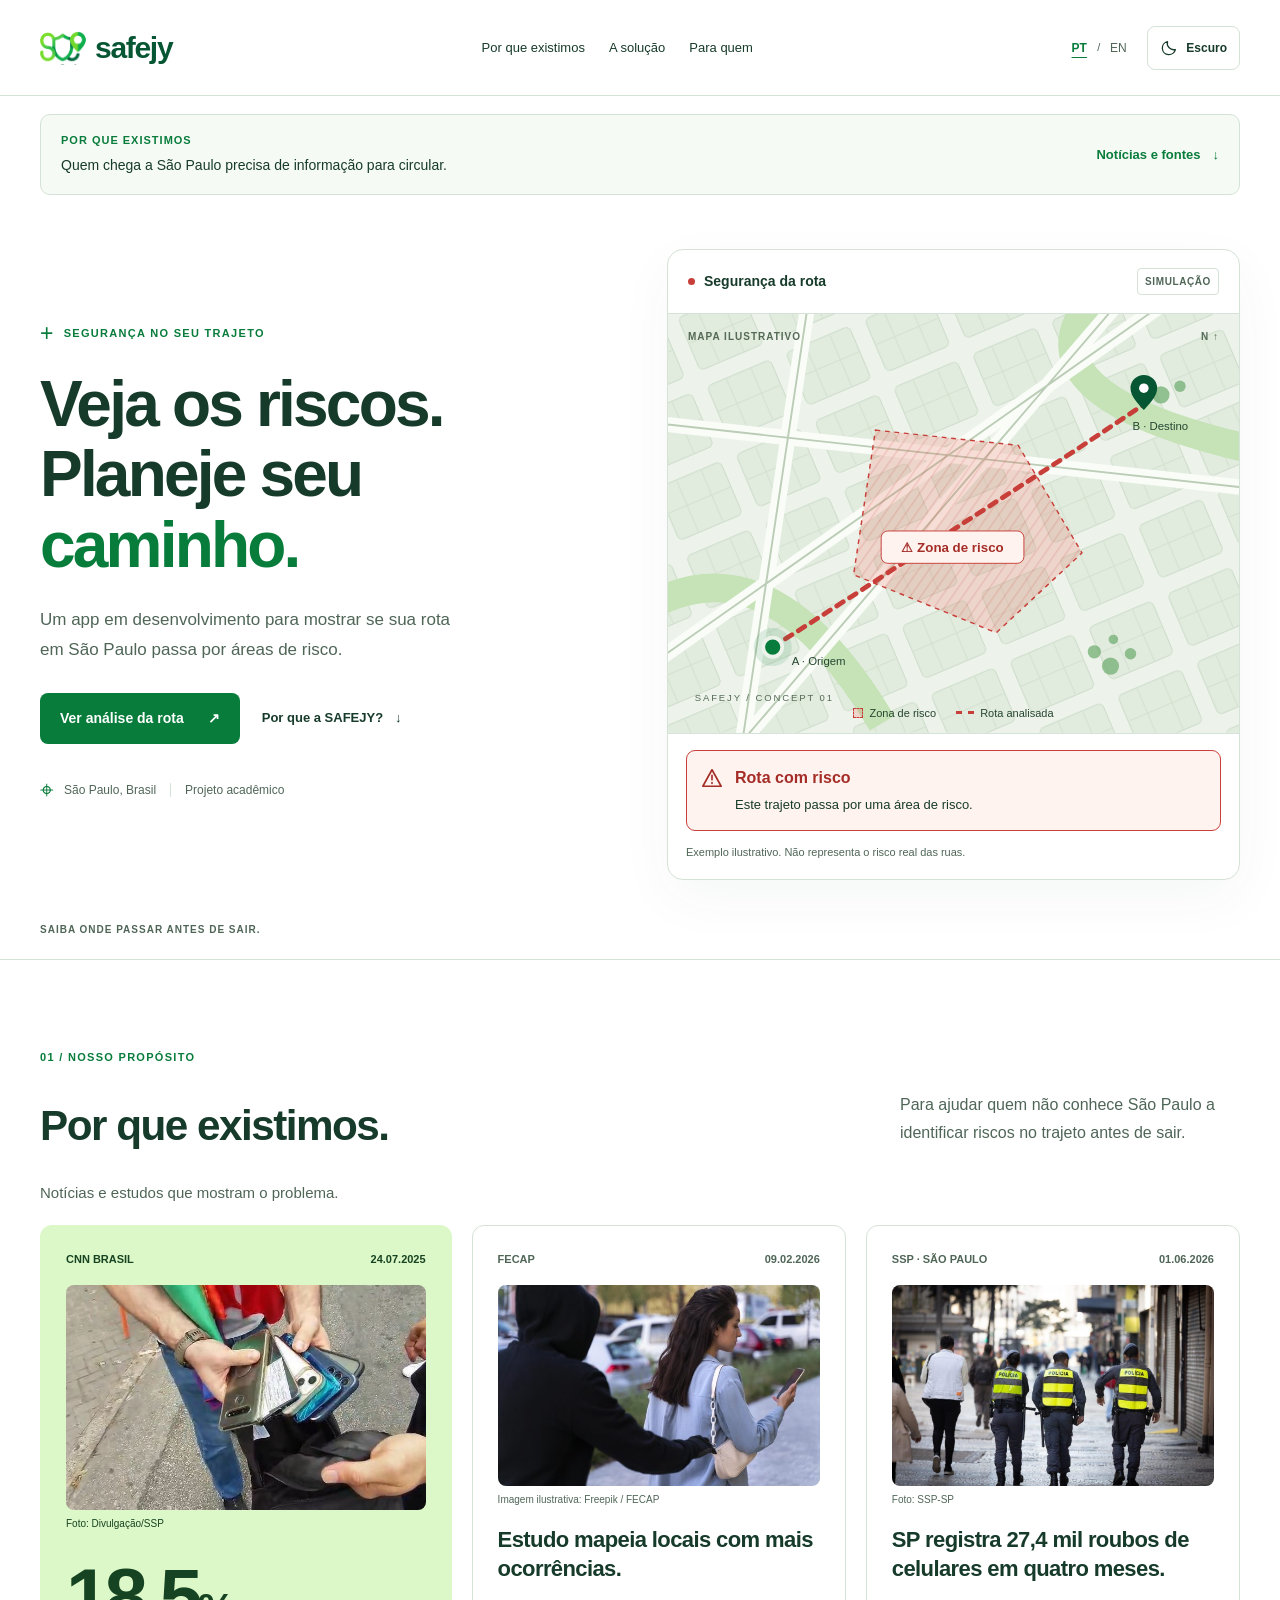
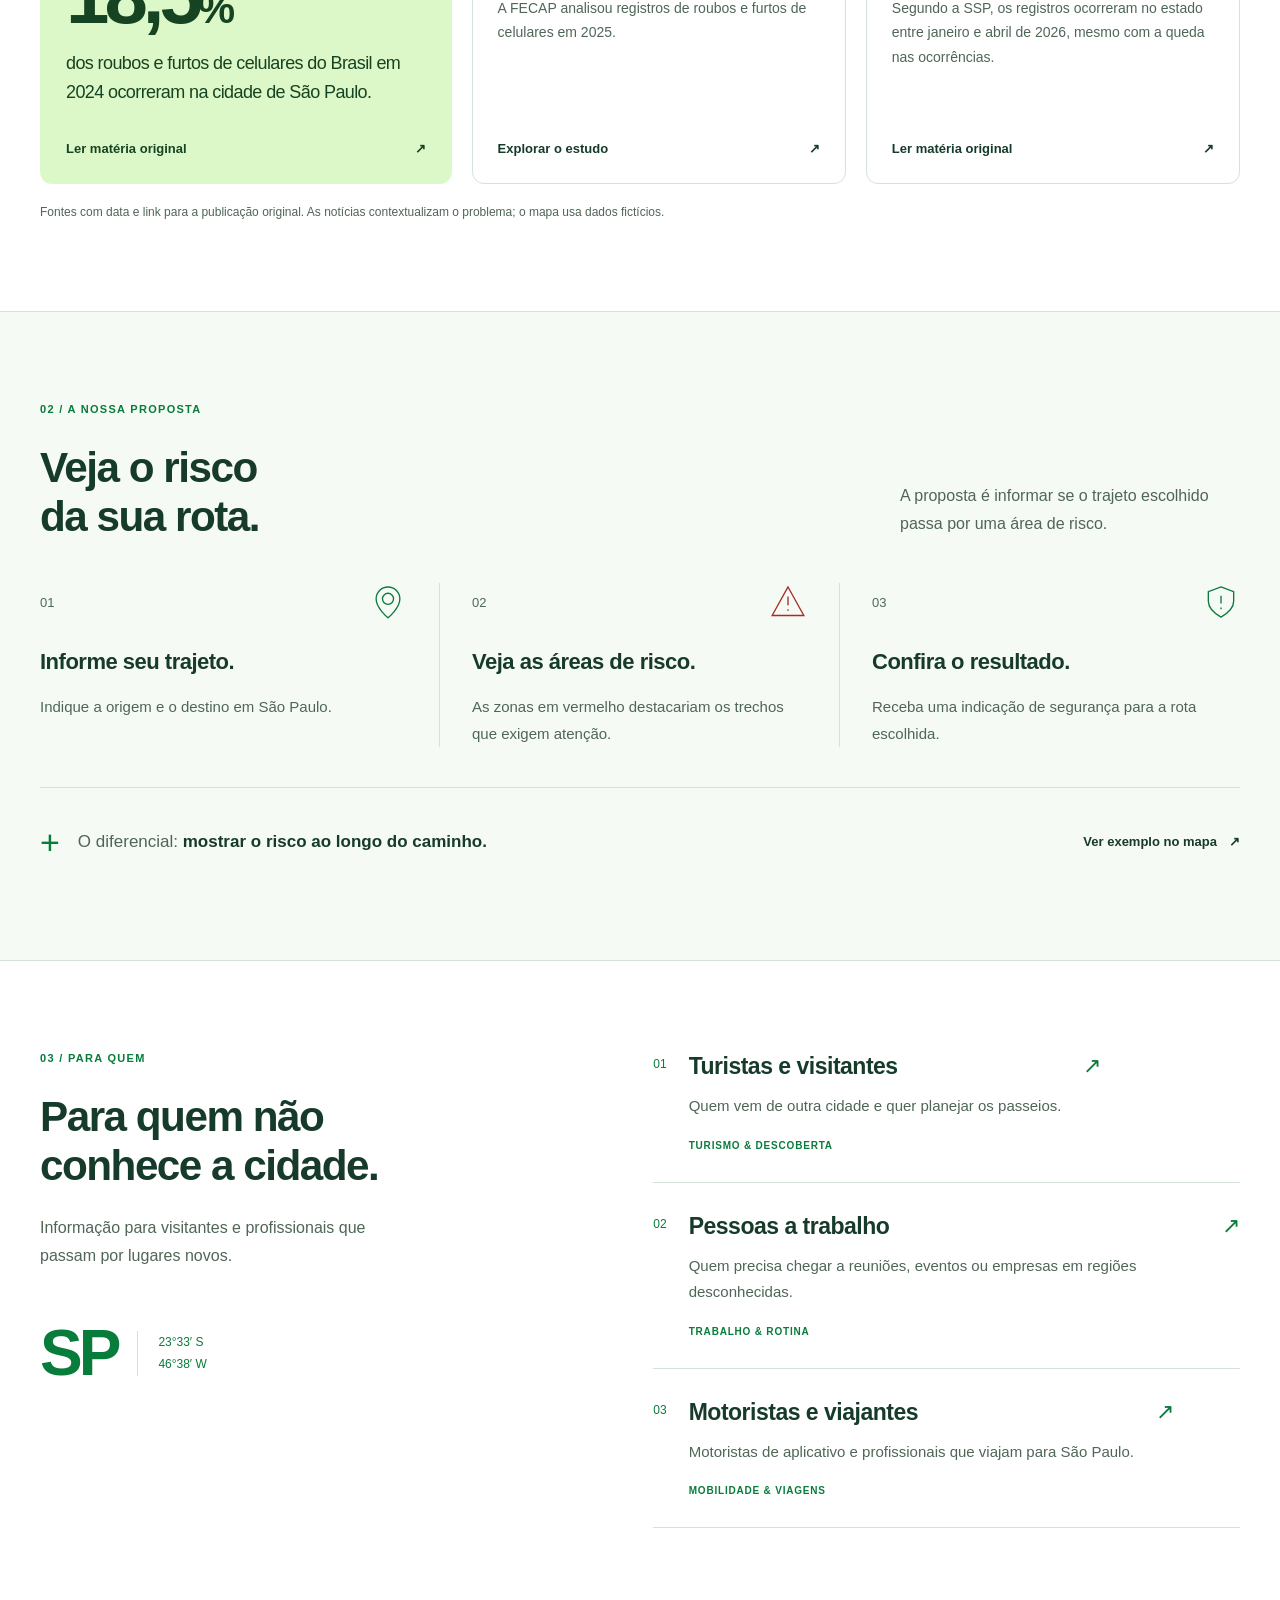
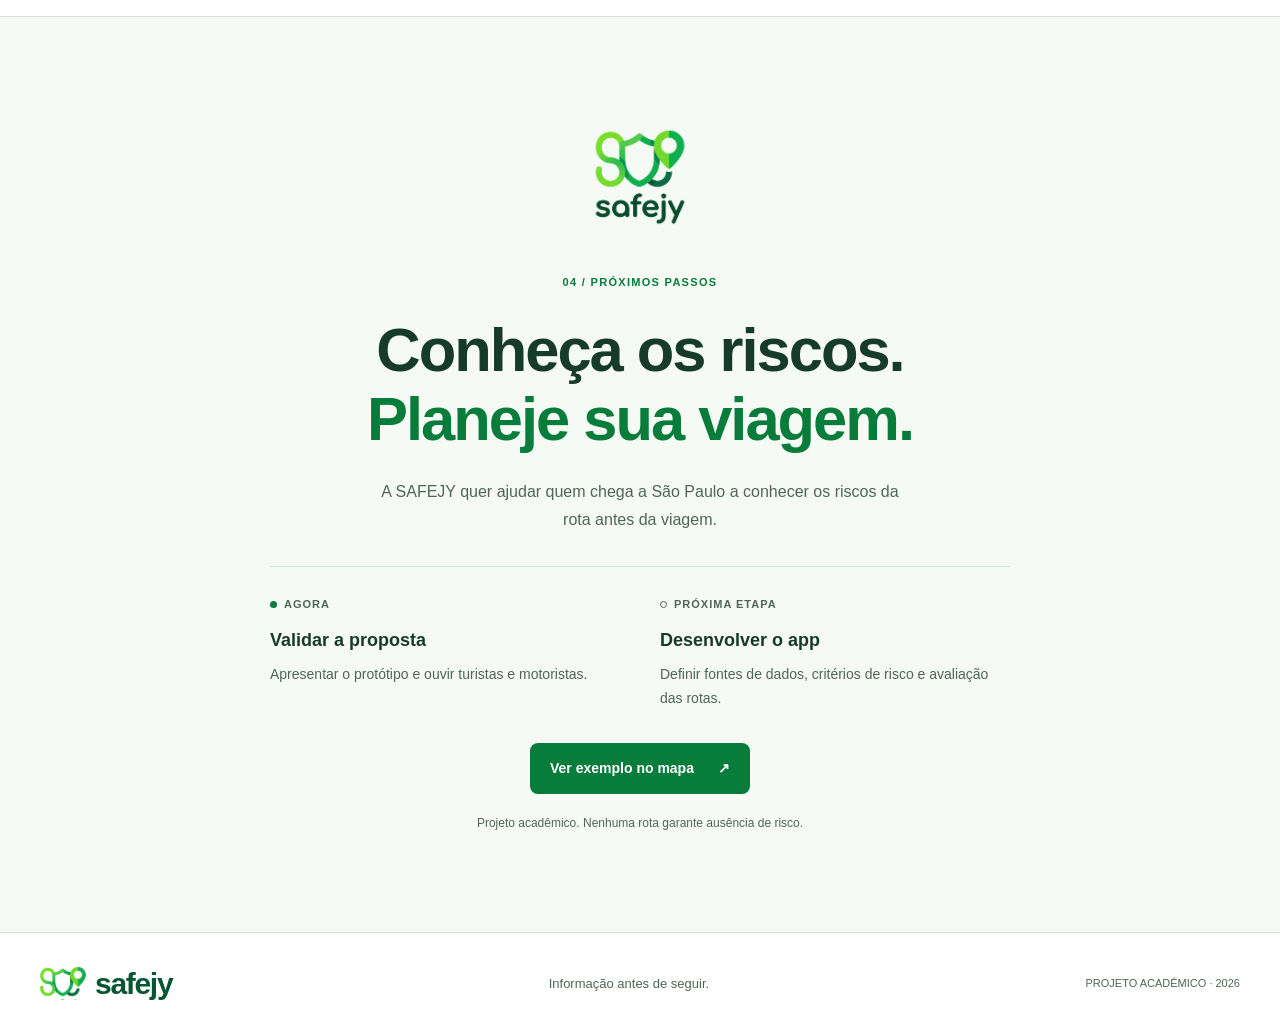
==== index.html @ 4ebc930a "Adiciona versão inicial do projeto Safejy" ====
<!doctype html>
<html lang="pt-BR">
<head>
  <meta charset="utf-8"><meta name="viewport" content="width=device-width,initial-scale=1">
  <meta name="theme-color" content="#ffffff">
  <script>try{if(localStorage.getItem("safejy-theme")==="dark")document.documentElement.dataset.theme="dark";}catch(error){}</script>
  <meta name="description" content="SAFEJY: saiba se sua rota em São Paulo passa por áreas de risco. Conheça nossa proposta e as notícias que mostram o problema.">
  <title>SAFEJY — Planeje seu caminho.</title>
  <link rel="icon" href="favicon.svg" type="image/svg+xml">
  <link rel="stylesheet" href="styles.css"><script src="script.js" defer></script>
</head>
<body>
<a class="skip" href="#inicio" data-i18n="skip">Pular para o conteúdo</a>
<header class="header">
  <a href="#inicio" class="brand" aria-label="SAFEJY — início"><span class="brand-symbol" aria-hidden="true"><img src="logo-safejy.png" alt="" width="1024" height="1024"></span><span class="brand-name">safejy</span></a>
  <nav aria-label="Principal"><a href="#cenario" data-i18n="navProblem">Por que existimos</a><a href="#como" data-i18n="navHow">A solução</a><a href="#publico" data-i18n="navWho">Para quem</a></nav>
  <div class="header-actions"><div class="languages" role="group" aria-label="Language / Idioma"><button data-lang="pt" aria-pressed="true" lang="pt-BR">PT</button><span>/</span><button data-lang="en" aria-pressed="false" lang="en">EN</button></div><button id="theme-toggle" class="theme-toggle" aria-label="Ativar tema escuro" title="Ativar tema escuro" aria-pressed="false"><svg class="moon-icon" viewBox="0 0 24 24" aria-hidden="true"><path d="M20.5 14A8.6 8.6 0 0 1 10 3.5 8.8 8.8 0 1 0 20.5 14Z"/></svg><svg class="sun-icon" viewBox="0 0 24 24" aria-hidden="true"><circle cx="12" cy="12" r="4"/><path d="M12 2v2m0 16v2M2 12h2m16 0h2M5 5l1.5 1.5m11 11L19 19M5 19l1.5-1.5m11-11L19 5"/></svg><span id="theme-label">Escuro</span></button></div>
</header>
<main>
<section id="inicio" class="slide hero">
  <aside class="purpose-strip"><div><p class="purpose-label" data-i18n="purposeLabel">POR QUE EXISTIMOS</p><p data-i18n="purposeSummary">Quem chega a São Paulo precisa de informação para circular.</p></div><a class="text-link" href="#cenario"><span data-i18n="purposeLink">Notícias e fontes</span><span aria-hidden="true">↓</span></a></aside>
  <div class="hero-grid">
    <div class="hero-copy"><p class="eyebrow"><span class="tiny-cross">+</span><span data-i18n="heroEyebrow">SEGURANÇA NO SEU TRAJETO</span></p><h1><span data-i18n="heroTitle1">Veja os riscos.</span><br><span data-i18n="heroTitle2">Planeje seu</span><br><em data-i18n="heroTitle3">caminho.</em></h1><p class="hero-description" data-i18n="heroDescription">Um app em desenvolvimento para mostrar se sua rota em São Paulo passa por áreas de risco.</p><div class="hero-ctas"><a class="button primary" href="#demo" id="try-demo"><span data-i18n="try">Ver análise da rota</span><span aria-hidden="true">↗</span></a><a class="text-link" href="#cenario"><span data-i18n="understand">Por que a SAFEJY?</span><span aria-hidden="true">↓</span></a></div><div class="hero-foot"><span class="location-icon" aria-hidden="true">⌖</span><span>São Paulo, Brasil</span><span class="divider"></span><span data-i18n="academic">Projeto acadêmico</span></div></div>
    <div class="demo" id="demo" tabindex="-1">
      <div class="map-top"><div><span class="red-dot"></span><strong data-i18n="mapTitle">Segurança da rota</strong></div><span class="outline-label" data-i18n="simulation">SIMULAÇÃO</span></div>
      <div class="map-canvas"><div class="map-caption"><span data-i18n="mapConcept">MAPA ILUSTRATIVO</span><span>N ↑</span></div>
      <svg class="city-map" viewBox="0 0 600 440" role="img" aria-labelledby="map-description">
        <title id="map-description" data-i18n="mapAlt">Mapa fictício com uma rota entre A e B que atravessa uma zona de risco em vermelho.</title>
        <defs><pattern id="blocks" width="90" height="78" patternTransform="rotate(-23)" patternUnits="userSpaceOnUse"><rect width="90" height="78" fill="var(--map-base)"/><rect x="8" y="8" width="72" height="60" rx="5" fill="var(--map-block)" stroke="var(--map-edge)" stroke-width="1"/><path d="M30 9v58M58 9v58M9 37h70" stroke="var(--map-inner)" fill="none"/></pattern><pattern id="hatch" width="9" height="9" patternUnits="userSpaceOnUse" patternTransform="rotate(35)"><path d="M0 0v9" stroke="var(--risk)" stroke-opacity=".17" stroke-width="3"/></pattern></defs>
        <rect width="600" height="440" fill="url(#blocks)"/>
        <path d="M-40 320Q100 220 225 430M450-20Q350 90 650 150" stroke="var(--map-park)" stroke-width="30" fill="none"/>
        <path d="m-20 114 640 70M150-30 75 470M480-20 60 470M-20 370 640-95" stroke="var(--map-road)" stroke-width="16" fill="none"/>
        <path d="m-20 114 640 70M150-30 75 470M480-20 60 470M-20 370 640-95" stroke="var(--map-road-line)" stroke-width="2" fill="none"/>
        <path d="m218 122 150 16 67 113-90 84-150-61Z" fill="var(--map-risk-fill)" stroke="var(--risk)" stroke-opacity="1" stroke-width="1.5" stroke-dasharray="5 5"/>
        <path d="m218 122 150 16 67 113-90 84-150-61Z" fill="url(#hatch)"/>
        <g fill="var(--map-tree)" opacity=".7"><circle cx="448" cy="355" r="7"/><circle cx="468" cy="342" r="5"/><circle cx="465" cy="370" r="9"/><circle cx="486" cy="357" r="6"/><circle cx="518" cy="85" r="9"/><circle cx="538" cy="76" r="6"/></g>
        <path id="assessed-route" d="M110 350 202 291 310 220 427 144 500 95" fill="none" stroke="var(--risk)" stroke-width="5" stroke-dasharray="8 8" stroke-linecap="round"/>
        <g transform="translate(299 245)"><rect x="-75" y="-17" width="150" height="34" rx="7" fill="var(--map-risk-label)" stroke="var(--risk)"/><text text-anchor="middle" y="5" fill="var(--risk-text)" font-size="14" font-weight="600" data-i18n="riskZone">⚠ Zona de risco</text></g>
        <circle cx="110" cy="350" r="20" fill="var(--route)" fill-opacity=".12"/><circle cx="110" cy="350" r="10" fill="var(--route)" stroke="var(--map-base)" stroke-width="4"/><text x="130" y="369" fill="var(--map-text)" font-size="12" data-i18n="origin">A · Origem</text>
        <g transform="translate(500 95)"><path d="M0 6C-5 0-14-8-14-17a14 14 0 0 1 28 0C14-8 5 0 0 6" fill="var(--map-pin)"/><circle cy="-17" r="5" fill="var(--map-pin-inner)"/></g><text x="488" y="122" fill="var(--map-text)" font-size="12" data-i18n="destination">B · Destino</text>
        <text x="28" y="407" fill="var(--map-muted)" font-size="10" letter-spacing="2">SAFEJY / CONCEPT 01</text>
      </svg>
      <div class="map-legend"><span><i class="legend-risk"></i><span data-i18n="legendRisk">Zona de risco</span></span><span><i class="legend-route"></i><span data-i18n="legendRoute">Rota analisada</span></span></div></div>
      <div class="map-bottom"><div class="risk-status"><svg viewBox="0 0 24 24" aria-hidden="true"><path d="m12 3 10 18H2Z"/><path d="M12 9v5m0 3v1"/></svg><div><strong data-i18n="routeResult">Rota com risco</strong><p data-i18n="routeExplanation">Este trajeto passa por uma área de risco.</p></div></div><p class="map-note" data-i18n="mapNote">Exemplo ilustrativo. Não representa o risco real das ruas.</p></div>
    </div>
  </div>
  <div class="section-bottom"><span data-i18n="heroBottom">SAIBA ONDE PASSAR ANTES DE SAIR.</span></div>
</section>
<section id="cenario" class="slide scenario">
  <div class="section-heading"><p class="eyebrow" data-i18n="problemEyebrow">01 / NOSSO PROPÓSITO</p><div class="heading-row"><h2 data-i18n="problemTitle">Por que existimos.</h2><p data-i18n="problemDescription">Para ajudar quem não conhece São Paulo a identificar riscos no trajeto antes de sair.</p></div></div>
  <p class="news-intro" data-i18n="newsIntro">Notícias e estudos que mostram o problema.</p>
  <div class="news-grid">
    <a class="article featured" href="https://www.cnnbrasil.com.br/nacional/sudeste/sp/sao-paulo-tem-185-de-todos-os-roubos-e-furtos-de-celulares-do-brasil/" target="_blank" rel="noopener noreferrer"><div class="article-meta"><span>CNN BRASIL</span><time datetime="2025-07-24">24.07.2025</time></div><figure class="article-media"><img src="news-cnn.jpg" alt="Pessoa segura vários celulares, em foto publicada pela CNN Brasil." data-alt-pt="Pessoa segura vários celulares, em foto publicada pela CNN Brasil." data-alt-en="A person holding several phones, in a photo published by CNN Brasil." width="827" height="414" loading="lazy" decoding="async"><figcaption data-i18n="newsPhotoCredit1">Foto: Divulgação/SSP</figcaption></figure><div class="big-stat" data-i18n="statValue">18,5<span>%</span></div><h3 data-i18n="statDescription">dos roubos e furtos de celulares do Brasil em 2024 ocorreram na cidade de São Paulo.</h3><span class="article-link"><span data-i18n="readSource">Ler matéria original</span> ↗</span></a>
    <a class="article" href="https://www.fecap.br/2026/02/09/roubos-e-furtos-de-celulares-caem-905-em-sp-em-2025-veja-cidades-bairros-e-locais-com-mais-ocorrencias/" target="_blank" rel="noopener noreferrer"><div class="article-meta"><span>FECAP</span><time datetime="2026-02-09">09.02.2026</time></div><figure class="article-media"><img src="news-fecap.jpg" alt="Cena ilustrativa de furto a uma pessoa que usa o celular na rua." data-alt-pt="Cena ilustrativa de furto a uma pessoa que usa o celular na rua." data-alt-en="Illustrative theft scene involving a person using a phone on the street." width="600" height="400" loading="lazy" decoding="async"><figcaption data-i18n="newsPhotoCredit2">Imagem ilustrativa: Freepik / FECAP</figcaption></figure><h3 data-i18n="news2Title">Estudo mapeia locais com mais ocorrências.</h3><p data-i18n="news2Description">A FECAP analisou registros de roubos e furtos de celulares em 2025.</p><span class="article-link"><span data-i18n="readStudy">Explorar o estudo</span> ↗</span></a>
    <a class="article" href="https://www.ssp.sp.gov.br/noticia/60440" target="_blank" rel="noopener noreferrer"><div class="article-meta"><span>SSP · SÃO PAULO</span><time datetime="2026-06-01">01.06.2026</time></div><figure class="article-media"><img src="news-ssp.jpg" alt="Policiais caminham por uma rua comercial." data-alt-pt="Policiais caminham por uma rua comercial." data-alt-en="Police officers walking along a commercial street." width="1024" height="683" loading="lazy" decoding="async"><figcaption data-i18n="newsPhotoCredit3">Foto: SSP-SP</figcaption></figure><h3 data-i18n="news3Title">SP registra 27,4 mil roubos de celulares em quatro meses.</h3><p data-i18n="news3Description">Segundo a SSP, os registros ocorreram no estado entre janeiro e abril de 2026, mesmo com a queda nas ocorrências.</p><span class="article-link"><span data-i18n="readSource">Ler matéria original</span> ↗</span></a>
  </div><p class="source-note" data-i18n="sourceNote">Fontes com data e link para a publicação original. As notícias contextualizam o problema; o mapa usa dados fictícios.</p>
</section>
<section id="como" class="slide solution">
  <p class="eyebrow" data-i18n="solutionEyebrow">02 / A NOSSA PROPOSTA</p><div class="heading-row"><h2 data-i18n="solutionTitle">Veja o risco<br>da sua rota.</h2><p data-i18n="solutionDescription">A proposta é informar se o trajeto escolhido passa por uma área de risco.</p></div>
  <div class="steps"><article><div class="step-top"><span>01</span><svg viewBox="0 0 48 48" aria-hidden="true"><circle cx="24" cy="20" r="7"/><path d="M39 20c0 12-15 24-15 24S9 32 9 20a15 15 0 0 1 30 0Z"/></svg></div><h3 data-i18n="step1Title">Informe seu trajeto.</h3><p data-i18n="step1Description">Indique a origem e o destino em São Paulo.</p></article><article><div class="step-top"><span>02</span><svg class="red-icon" viewBox="0 0 48 48" aria-hidden="true"><path d="m24 5 20 36H4Z"/><path d="M24 17v11m0 5v2"/></svg></div><h3 data-i18n="step2Title">Veja as áreas de risco.</h3><p data-i18n="step2Description">As zonas em vermelho destacariam os trechos que exigem atenção.</p></article><article><div class="step-top"><span>03</span><svg viewBox="0 0 48 48" aria-hidden="true"><path d="M24 5 40 11v12c0 9-9 16-16 20C17 39 8 32 8 23V11Z"/><path d="M24 16v10m0 5v2"/></svg></div><h3 data-i18n="step3Title">Confira o resultado.</h3><p data-i18n="step3Description">Receba uma indicação de segurança para a rota escolhida.</p></article></div>
  <div class="solution-callout"><span class="cross-large" aria-hidden="true">+</span><p data-i18n="solutionCallout">O diferencial: <strong>mostrar o risco ao longo do caminho.</strong></p><a class="text-link" href="#demo"><span data-i18n="backDemo">Ver exemplo no mapa</span> ↗</a></div>
</section>
<section id="publico" class="slide audience"><div class="audience-intro"><p class="eyebrow" data-i18n="audienceEyebrow">03 / PARA QUEM</p><h2 data-i18n="audienceTitle">Para quem não<br>conhece a cidade.</h2><p data-i18n="audienceDescription">Informação para visitantes e profissionais que passam por lugares novos.</p><div class="audience-stamp" aria-hidden="true"><span>SP</span><span>23°33′ S<br>46°38′ W</span></div></div><div class="audience-list"><article><span class="audience-number">01</span><div><h3 data-i18n="who1Title">Turistas e visitantes</h3><p data-i18n="who1Description">Quem vem de outra cidade e quer planejar os passeios.</p><span class="pill" data-i18n="who1Tag">TURISMO & DESCOBERTA</span></div><span aria-hidden="true">↗</span></article><article><span class="audience-number">02</span><div><h3 data-i18n="who2Title">Pessoas a trabalho</h3><p data-i18n="who2Description">Quem precisa chegar a reuniões, eventos ou empresas em regiões desconhecidas.</p><span class="pill" data-i18n="who2Tag">TRABALHO & ROTINA</span></div><span aria-hidden="true">↗</span></article><article><span class="audience-number">03</span><div><h3 data-i18n="who3Title">Motoristas e viajantes</h3><p data-i18n="who3Description">Motoristas de aplicativo e profissionais que viajam para São Paulo.</p><span class="pill" data-i18n="who3Tag">MOBILIDADE & VIAGENS</span></div><span aria-hidden="true">↗</span></article></div></section>
<section id="visao" class="slide vision"><img class="identity-logo" src="logo-safejy.png" alt="Logo SAFEJY: escudo e marcador em tons de verde" width="1024" height="1024"><p class="eyebrow" data-i18n="visionEyebrow">04 / PRÓXIMOS PASSOS</p><h2 data-i18n="visionTitle">Conheça os riscos.<br><em>Planeje sua viagem.</em></h2><p class="vision-description" data-i18n="visionDescription">A SAFEJY quer ajudar quem chega a São Paulo a conhecer os riscos da rota antes da viagem.</p><div class="roadmap"><div><span class="green-dot"></span><span data-i18n="now">AGORA</span><h3 data-i18n="nowTitle">Validar a proposta</h3><p data-i18n="nowDescription">Apresentar o protótipo e ouvir turistas e motoristas.</p></div><div><span class="hollow-dot"></span><span data-i18n="next">PRÓXIMA ETAPA</span><h3 data-i18n="nextTitle">Desenvolver o app</h3><p data-i18n="nextDescription">Definir fontes de dados, critérios de risco e avaliação das rotas.</p></div></div><button id="view-map" class="button primary"><span data-i18n="viewMap">Ver exemplo no mapa</span><span aria-hidden="true">↗</span></button><p class="vision-note" data-i18n="visionNote">Projeto acadêmico. Nenhuma rota garante ausência de risco.</p></section>
</main>
<footer><a class="brand" href="#inicio" aria-label="SAFEJY — início"><span class="brand-symbol" aria-hidden="true"><img src="logo-safejy.png" alt="" width="1024" height="1024"></span><span class="brand-name">safejy</span></a><p data-i18n="footer">Informação antes de seguir.</p><span data-i18n="academicFooter">PROJETO ACADÊMICO · 2026</span></footer>

</body></html>
---- styles.css ----
/* SAFEJY: white, forest green, vivid green and lime from the supplied logo. */
:root {
  color-scheme: light;
  --bg: #ffffff; --surface: #f6faf5; --panel: #ffffff;
  --line: #d5e2d7; --text: #173b2a; --muted: #4f6657;
  --green: #087c3b; --lime: #76e21e; --brand-dark: #075633;
  --button: #087c3b; --button-text: #ffffff; --button-hover: #065f2e;
  --tint: #edf7e8; --feature: #ddf8c8; --feature-text: #164321;
  --risk: #c83f39; --risk-text: #a52d27; --shadow: 0 18px 55px #1546290b;
  --map-base: #edf3eb; --map-block: #e1ebde; --map-edge: #cbdac7;
  --map-inner: #d2e0ce; --map-road: #f9fcf7; --map-road-line: #bccdb7;
  --map-park: #c5e3b7; --map-tree: #6cab6c; --map-risk-fill: #e9554430;
  --map-risk-label: #fff3ef; --map-text: #264630; --map-muted: #546a55;
  --map-pin: #075633; --map-pin-inner: #ffffff; --map-initial: #66706a;
  --route: #087c3b; --max: 1280px;
}
:root[data-theme="dark"] {
  color-scheme: dark;
  --bg: #101b15; --surface: #15251b; --panel: #192b1f;
  --line: #3c5142; --text: #edf5ed; --muted: #b5c7b9;
  --green: #92e956; --brand-dark: #92e956;
  --button: #92e956; --button-text: #17321e; --button-hover: #adf57c;
  --tint: #1e3424; --feature: #27452b; --feature-text: #e4f7d6;
  --risk: #ff9c91; --risk-text: #ffb1a7; --shadow: 0 18px 55px #0003;
  --map-base: #17291e; --map-block: #21372a; --map-edge: #36503d;
  --map-inner: #2a4232; --map-road: #112118; --map-road-line: #46624c;
  --map-park: #2e5035; --map-tree: #7eac7f; --map-risk-fill: #ee6f5830;
  --map-risk-label: #452f29; --map-text: #e2eee0; --map-muted: #b1c5ae;
  --map-pin: #e2f5d8; --map-pin-inner: #17321e; --map-initial: #e2e9df;
  --route: #92e956;
}
* { box-sizing: border-box; }
html { scroll-behavior: smooth; scroll-padding-top: 28px; }
body { margin: 0; background: var(--bg); color: var(--text); font-family: -apple-system, BlinkMacSystemFont, "Segoe UI", Arial, sans-serif; -webkit-font-smoothing: antialiased; line-height: 1.5; }
button, a { -webkit-tap-highlight-color: transparent; touch-action: manipulation; }
a { color: inherit; text-decoration: none; }
button { font: inherit; cursor: pointer; color: inherit; }
button:disabled { cursor: default; opacity: .35; }
button:focus-visible, a:focus-visible, [tabindex]:focus-visible { outline: 3px solid var(--green); outline-offset: 5px; }
button.primary:focus-visible, a.primary:focus-visible { outline-color: var(--text); }
::selection { background: #d4f5b9; color: #173b2a; }
.skip { position: fixed; top: -70px; left: 20px; background: var(--button); color: var(--button-text); padding: 14px; z-index: 100; border-radius: 5px; }
.skip:focus { top: 10px; }
.header { max-width: var(--max); margin: auto; min-height: 96px; display: flex; align-items: center; justify-content: space-between; gap: 24px; padding: 18px 40px; border-bottom: 1px solid var(--line); }
.brand { display: inline-flex; gap: 9px; align-items: center; flex-shrink: 0; min-height: 44px; }
.brand-symbol { position: relative; display: block; overflow: hidden; width: 46px; height: 34px; border-radius: 5px; background: transparent; flex-shrink: 0; }
.brand-symbol img { position: absolute; width: 74px; height: 74px; max-width: none; top: -12px; left: -14px; }
.brand-name { font-family: "Arial Rounded MT Bold", "Trebuchet MS", sans-serif; font-size: 30px; font-weight: 800; letter-spacing: -1.3px; color: var(--brand-dark); }
.header nav { display: flex; align-items: center; gap: 24px; font-size: 13px; font-weight: 500; white-space: nowrap; }
.header nav a { display: inline-flex; align-items: center; min-height: 44px; }
.header nav a:hover, .text-link:hover { color: var(--green); text-decoration: underline; text-underline-offset: 5px; }
.header-actions { display: flex; align-items: center; gap: 12px; }
.languages { display: flex; gap: 1px; align-items: center; color: var(--muted); font-size: 11px; }
.languages button { background: none; border: 1px solid transparent; border-radius: 5px; min-width: 34px; min-height: 44px; padding: 8px 3px; font-size: 12px; color: var(--muted); }
.languages button[aria-pressed="true"] { color: var(--green); font-weight: 800; text-decoration: underline; text-underline-offset: 5px; }
.theme-toggle { display: inline-flex; align-items: center; justify-content: center; gap: 8px; min-height: 44px; padding: 10px 12px; background: var(--panel); border: 1px solid var(--line); border-radius: 8px; font-size: 12px; font-weight: 600; white-space: nowrap; }
.theme-toggle:hover { background: var(--tint); border-color: var(--green); }
.theme-toggle svg { width: 18px; height: 18px; fill: none; stroke: currentColor; stroke-width: 1.7; stroke-linejoin: round; stroke-linecap: round; flex-shrink: 0; }
.theme-toggle .sun-icon { display: none; }
[data-theme="dark"] .theme-toggle .sun-icon { display: block; }
[data-theme="dark"] .theme-toggle .moon-icon { display: none; }
.slide { max-width: var(--max); margin: auto; padding: 88px 40px; border-bottom: 1px solid var(--line); scroll-margin-top: 24px; }
.hero { padding-top: 18px; padding-bottom: 22px; }
.red-dot, .green-dot, .hollow-dot { width: 7px; height: 7px; display: inline-block; border-radius: 50%; flex-shrink: 0; }
.red-dot { background: var(--risk); }
.green-dot { background: var(--green); }
.hollow-dot { border: 1px solid var(--muted); }
.hero-grid { display: grid; grid-template-columns: 1fr 1fr; gap: 54px; align-items: center; padding: 54px 0 42px; }
.eyebrow { font-size: 11px; letter-spacing: 1.3px; font-weight: 700; display: flex; align-items: center; gap: 9px; color: var(--green); margin: 0 0 24px; line-height: 1.7; }
.tiny-cross { font-size: 23px; font-weight: 400; line-height: 1; }
.hero h1 { font-size: clamp(45px, 5vw, 68px); line-height: 1.1; letter-spacing: -2.8px; margin: 0; font-weight: 700; }
.hero h1 em { font-style: normal; color: var(--green); }
.hero-description { font-size: 17px; line-height: 1.75; color: var(--muted); max-width: 420px; margin: 25px 0 28px; }
.hero-ctas { display: flex; align-items: center; gap: 22px; flex-wrap: wrap; }
.button { display: inline-flex; align-items: center; justify-content: center; gap: 24px; border: 0; min-height: 50px; padding: 15px 20px; border-radius: 8px; font-size: 14px; font-weight: 650; }
.primary { background: var(--button); color: var(--button-text); transition: background .2s, transform .2s; }
.primary:hover { background: var(--button-hover); transform: translateY(-1px); }
.text-link { font-size: 13px; font-weight: 600; display: inline-flex; min-height: 44px; gap: 12px; align-items: center; }
.hero-foot { display: flex; gap: 10px; align-items: center; font-size: 12px; color: var(--muted); margin-top: 28px; }
.location-icon { font-size: 24px; color: var(--green); }
.divider { height: 14px; width: 1px; background: var(--line); margin: 0 4px; }
.demo { border: 1px solid var(--line); border-radius: 16px; background: var(--panel); box-shadow: var(--shadow); overflow: hidden; scroll-margin-top: 40px; }
.map-top { display: flex; align-items: center; justify-content: space-between; padding: 18px 20px; gap: 10px; border-bottom: 1px solid var(--line); }
.map-top > div { display: flex; align-items: center; gap: 9px; font-size: 14px; }
.outline-label { font-size: 10px; letter-spacing: .6px; padding: 5px 7px; border: 1px solid var(--line); border-radius: 4px; color: var(--muted); font-weight: 600; }
.map-canvas { position: relative; background: var(--map-base); }
.map-caption { position: absolute; top: 15px; left: 20px; right: 20px; display: flex; justify-content: space-between; z-index: 1; font-size: 10px; letter-spacing: 1px; color: var(--map-muted); font-weight: 600; }
.city-map { display: block; width: 100%; height: auto; }
.map-legend { display: flex; justify-content: center; gap: 20px; position: absolute; bottom: 12px; left: 12px; right: 12px; font-size: 11px; color: var(--map-text); }
.map-legend > span { display: flex; align-items: center; gap: 6px; }
.legend-risk { width: 10px; height: 10px; border: 1px dashed var(--risk); background: var(--map-risk-fill); }
.legend-route { width: 18px; height: 0; border-top: 3px dashed var(--risk); }
.map-bottom { padding: 16px 18px 18px; border-top: 1px solid var(--line); }
.map-note { font-size: 11px; color: var(--muted); line-height: 1.7; margin: 0; }
.section-bottom { display: flex; justify-content: space-between; gap: 20px; font-size: 10px; font-weight: 600; letter-spacing: 1px; color: var(--muted); }
.heading-row { display: flex; justify-content: space-between; gap: 55px; align-items: flex-end; }
.heading-row h2, .audience h2 { font-size: clamp(30px, 3.3vw, 44px); line-height: 1.17; font-weight: 650; letter-spacing: -1.5px; margin: 0; }
.heading-row > p { color: var(--muted); font-size: 16px; line-height: 1.75; max-width: 340px; margin: 0 0 3px; }
.news-grid { display: grid; grid-template-columns: 1.1fr 1fr 1fr; gap: 20px; margin-top: 38px; }
.article { padding: 25px; display: flex; flex-direction: column; min-height: 330px; border: 1px solid var(--line); border-radius: 12px; background: var(--panel); transition: transform .2s, border-color .2s; }
.article:hover { transform: translateY(-3px); border-color: var(--green); }
.article-meta { display: flex; justify-content: space-between; gap: 10px; font-size: 11px; font-weight: 600; color: var(--muted); }
.featured { background: var(--feature); color: var(--feature-text); border-color: transparent; }
.featured .article-meta { color: var(--feature-text); }
.big-stat { font-size: 78px; font-weight: 600; letter-spacing: -5px; line-height: 1.25; margin-top: 16px; }
.big-stat span { font-size: 42px; letter-spacing: -2px; }
.article h3 { font-weight: 650; font-size: 22px; letter-spacing: -.6px; line-height: 1.3; margin: 18px 0 12px; }
.featured h3 { font-size: 18px; margin-top: 4px; line-height: 1.6; font-weight: 500; }
.article p { font-size: 14px; line-height: 1.75; color: var(--muted); margin: 0 0 20px; }
.article-link { margin-top: auto; display: flex; justify-content: space-between; font-size: 13px; font-weight: 600; padding-top: 20px; }
.article-symbol { font-size: 40px; line-height: 1; margin-top: 22px; color: var(--green); }
.source-note { font-size: 12px; line-height: 1.7; color: var(--muted); margin: 18px 0 0; }
.solution { background: var(--surface); }
.steps { display: grid; grid-template-columns: repeat(3, 1fr); margin-top: 42px; }
.steps article { padding: 0 32px; border-right: 1px solid var(--line); }
.steps article:first-child { padding-left: 0; }
.steps article:last-child { padding-right: 0; border: 0; }
.step-top { display: flex; align-items: center; justify-content: space-between; margin-bottom: 24px; }
.step-top > span { font-size: 13px; color: var(--muted); }
.step-top svg { width: 38px; height: 38px; fill: none; stroke: var(--green); stroke-width: 1.7; }
.step-top .red-icon { stroke: var(--risk-text); }
.steps h3 { font-size: 22px; font-weight: 650; letter-spacing: -.5px; margin: 18px 0 12px; }
.steps p { font-size: 15px; line-height: 1.8; color: var(--muted); margin-bottom: 0; }
.solution-callout { display: flex; align-items: center; gap: 18px; margin-top: 40px; padding: 24px 0 0; border-top: 1px solid var(--line); }
.cross-large { font-size: 34px; color: var(--green); font-weight: 300; }
.solution-callout p { font-size: 17px; color: var(--muted); }
.solution-callout strong { color: var(--text); font-weight: 650; }
.solution-callout a { margin-left: auto; white-space: nowrap; }
.audience { display: grid; grid-template-columns: 1fr 1.1fr; gap: 80px; }
.audience-intro > p:not(.eyebrow) { font-size: 16px; color: var(--muted); line-height: 1.75; max-width: 330px; margin-top: 24px; }
.audience-stamp { display: flex; align-items: center; gap: 20px; margin-top: 35px; color: var(--green); }
.audience-stamp > span:first-child { font-size: 64px; font-weight: 700; letter-spacing: -4px; }
.audience-stamp > span:last-child { font-size: 12px; line-height: 1.9; border-left: 1px solid var(--line); padding-left: 20px; }
.audience-list article { display: flex; align-items: flex-start; gap: 22px; padding: 26px 0; border-bottom: 1px solid var(--line); }
.audience-list article:first-child { padding-top: 0; }
.audience-number { font-size: 12px; color: var(--green); margin-top: 6px; }
.audience-list h3 { font-size: 23px; font-weight: 650; letter-spacing: -.5px; margin: 0 0 10px; }
.audience-list p { font-size: 15px; color: var(--muted); line-height: 1.75; margin: 0 0 12px; }
.audience-list article > span:last-child { color: var(--green); font-size: 22px; }
.pill { font-size: 10px; letter-spacing: .8px; color: var(--green); font-weight: 650; }
.vision { text-align: center; background: var(--surface); }
.identity-logo { display: block; width: 144px; height: 144px; object-fit: contain; border-radius: 16px; margin: 0 auto 24px; background: transparent; }
.vision .eyebrow { justify-content: center; }
.vision h2 { font-size: clamp(36px, 4.8vw, 62px); font-weight: 650; line-height: 1.12; letter-spacing: -2px; margin: 0; }
.vision h2 em { font-style: normal; color: var(--green); }
.vision-description { max-width: 540px; font-size: 16px; line-height: 1.75; margin: 24px auto; color: var(--muted); }
.roadmap { display: grid; grid-template-columns: 1fr 1fr; max-width: 740px; margin: 32px auto; text-align: left; gap: 40px; border-top: 1px solid var(--line); padding-top: 24px; }
.roadmap > div > span:not(.green-dot):not(.hollow-dot) { font-size: 11px; font-weight: 600; letter-spacing: 1px; margin-left: 7px; color: var(--muted); }
.roadmap h3 { font-size: 18px; font-weight: 650; margin: 12px 0 8px; }
.roadmap p { font-size: 14px; line-height: 1.75; color: var(--muted); margin: 0; }
.vision-note { font-size: 12px; color: var(--muted); margin-top: 20px; }
footer { max-width: var(--max); margin: auto; padding: 28px 40px; display: flex; align-items: center; justify-content: space-between; gap: 25px; }
footer p { font-size: 13px; color: var(--muted); }
footer > span { font-size: 11px; color: var(--muted); }
[hidden] { display: none !important; }
@media (max-width: 1100px) {
  .header nav { display: none; }
  .hero-grid { gap: 32px; }
  .heading-row { gap: 35px; }
  .heading-row > p { max-width: 290px; }
  .news-grid { gap: 14px; }
  .article { padding: 22px; }
  .big-stat { font-size: 70px; }
  .audience { gap: 45px; }
}
@media (max-width: 900px) {
  .header, .slide, footer { padding-left: 28px; padding-right: 28px; }
  .hero h1 { font-size: 50px; }
  .hero-description { font-size: 16px; }
  .hero-grid { gap: 28px; padding-top: 32px; }
  .map-top { padding: 15px; }
  .map-top > div { font-size: 12px; }
  .outline-label { font-size: 9px; }
  .map-bottom { padding: 14px; }
  .article h3 { font-size: 20px; }
  .featured h3 { font-size: 17px; }
  .article-meta { font-size: 10px; }
  .heading-row h2, .audience h2 { font-size: 36px; }
  .steps article { padding: 0 23px; }
  .steps h3 { font-size: 20px; }
}
@media (max-width: 740px) {
  .header { min-height: 84px; gap: 12px; padding: 14px 22px; }
  .slide { padding: 60px 22px; }
  .hero { padding-top: 16px; padding-bottom: 22px; }
  .hero-grid { grid-template-columns: 1fr; padding: 36px 0 30px; gap: 34px; }
  .hero h1 { font-size: 56px; line-height: 1.08; letter-spacing: -2px; }
  .hero-description { max-width: 500px; margin-top: 22px; }
  .hero-foot { margin-top: 24px; }
  .eyebrow { font-size: 10px; margin-bottom: 22px; }
  .hero-ctas { gap: 18px; }
  .demo { max-width: 590px; width: 100%; justify-self: center; }
  .map-top { padding: 17px; }
  .map-top > div { font-size: 14px; }
  .map-bottom { padding: 17px; }
  .map-note { font-size: 12px; }
  .heading-row { display: block; }
  .heading-row h2, .audience h2 { font-size: 34px; letter-spacing: -1px; }
  .heading-row > p { max-width: 500px; margin-top: 20px; }
  .news-grid { grid-template-columns: 1fr; margin-top: 28px; gap: 16px; }
  .article { min-height: 260px; padding: 25px; }
  .article h3 { font-size: 23px; }
  .featured h3 { max-width: 440px; font-size: 19px; }
  .big-stat { font-size: 80px; }
  .article p { font-size: 15px; }
  .article-meta { font-size: 12px; }
  .steps { grid-template-columns: 1fr; margin-top: 18px; }
  .steps article, .steps article:first-child, .steps article:last-child { padding: 24px 0; border: 0; border-bottom: 1px solid var(--line); }
  .step-top { margin-bottom: 14px; }
  .steps h3 { font-size: 23px; margin: 14px 0 10px; }
  .steps p { font-size: 16px; }
  .solution-callout { flex-wrap: wrap; gap: 6px 14px; margin-top: 20px; }
  .solution-callout p { font-size: 16px; flex: 1; }
  .solution-callout a { margin: 0 0 0 36px; }
  .audience { grid-template-columns: 1fr; gap: 35px; }
  .audience-stamp { display: none; }
  .audience-list h3 { font-size: 23px; }
  .audience-list p { font-size: 16px; }
  .vision h2 { font-size: 40px; letter-spacing: -1.5px; }
  .roadmap { gap: 24px; grid-template-columns: 1fr; }
  .roadmap p { font-size: 15px; }
  .vision-note { line-height: 1.7; }
  footer { padding: 25px 22px; flex-wrap: wrap; gap: 8px 20px; }
  footer p { margin-left: auto; }
  footer > span { width: 100%; margin-top: 8px; }
  .section-bottom { font-size: 9px; letter-spacing: .6px; }
}
@media (max-width: 620px) {
  .header { padding: 12px 16px; min-height: 78px; gap: 8px; }
  .header-actions { gap: 6px; }
  .brand { gap: 5px; }
  .brand-symbol { width: 35px; height: 28px; }
  .brand-symbol img { width: 60px; height: 60px; left: -12px; top: -10px; }
  .brand-name { font-size: 26px; }
  .theme-toggle { width: 44px; height: 44px; padding: 10px; }
  #theme-label { display: none; }
  .languages button { min-width: 36px; }
}
@media (max-width: 380px) {
  .header { padding-left: 12px; padding-right: 12px; gap: 5px; }
  .header-actions { gap: 4px; }
  .brand-symbol { width: 30px; height: 26px; }
  .brand-symbol img { width: 55px; height: 55px; left: -11px; top: -9px; }
  .brand-name { font-size: 24px; letter-spacing: -1px; }
  .brand { gap: 4px; }
  .hero h1 { font-size: 45px; }
  .hero-ctas { gap: 8px; }
  .hero-foot { font-size: 11px; gap: 7px; }
  .hero .eyebrow { letter-spacing: .7px; }
  .map-top { padding: 14px 12px; }
  .map-top > div { font-size: 12px; gap: 6px; }
  .map-bottom { padding: 12px; }
  .map-caption { font-size: 9px; left: 14px; right: 14px; }
  .map-legend { gap: 14px; font-size: 10px; }
  .heading-row h2, .audience h2 { font-size: 30px; }
  .vision h2 { font-size: 34px; }
  footer p { margin-left: 0; width: 100%; }
}
@media (prefers-reduced-motion: reduce) {
  html { scroll-behavior: auto; }
  *, *::before, *::after { transition: none !important; animation: none !important; }
}

/* Purpose and source context; the map displays one assessed route. */
.purpose-strip { display: flex; align-items: center; justify-content: space-between; gap: 30px; padding: 17px 20px; background: var(--surface); border: 1px solid var(--line); border-radius: 10px; }
.purpose-label { color: var(--green); font-size: 11px; font-weight: 750; letter-spacing: 1px; margin: 0 0 5px; }
.purpose-strip p:not(.purpose-label) { color: var(--text); font-size: 14px; line-height: 1.7; margin: 0; }
.purpose-strip .text-link { flex-shrink: 0; color: var(--green); }
.news-intro { font-size: 15px; color: var(--muted); margin: 32px 0 0; }
.scenario .news-grid { margin-top: 20px; }
.risk-status { display: flex; gap: 12px; align-items: flex-start; padding: 14px; background: var(--map-risk-label); border: 1px solid var(--risk); border-radius: 9px; }
.risk-status svg { width: 22px; height: 22px; flex-shrink: 0; fill: none; stroke: var(--risk-text); stroke-width: 1.8; stroke-linecap: round; stroke-linejoin: round; margin-top: 2px; }
.risk-status strong { color: var(--risk-text); font-size: 16px; line-height: 1.6; }
.risk-status p { color: var(--text); font-size: 13px; line-height: 1.7; margin: 3px 0 0; }
.map-bottom .map-note { margin-top: 12px; }
@media (max-width: 740px) {
  .purpose-strip { align-items: flex-start; flex-direction: column; gap: 9px; padding: 16px; }
  .purpose-strip .text-link { font-size: 13px; }
  .risk-status p { font-size: 14px; }
}

/* Original article photos, with fixed proportions to prevent layout shifts. */
.article-media { margin: 18px 0 0; }
.article-media img { display: block; width: 100%; height: auto; aspect-ratio: 16 / 10; object-fit: cover; border-radius: 8px; }
.article-media figcaption { font-size: 10px; line-height: 1.6; color: var(--muted); margin-top: 6px; }
.featured .article-media figcaption { color: var(--feature-text); }
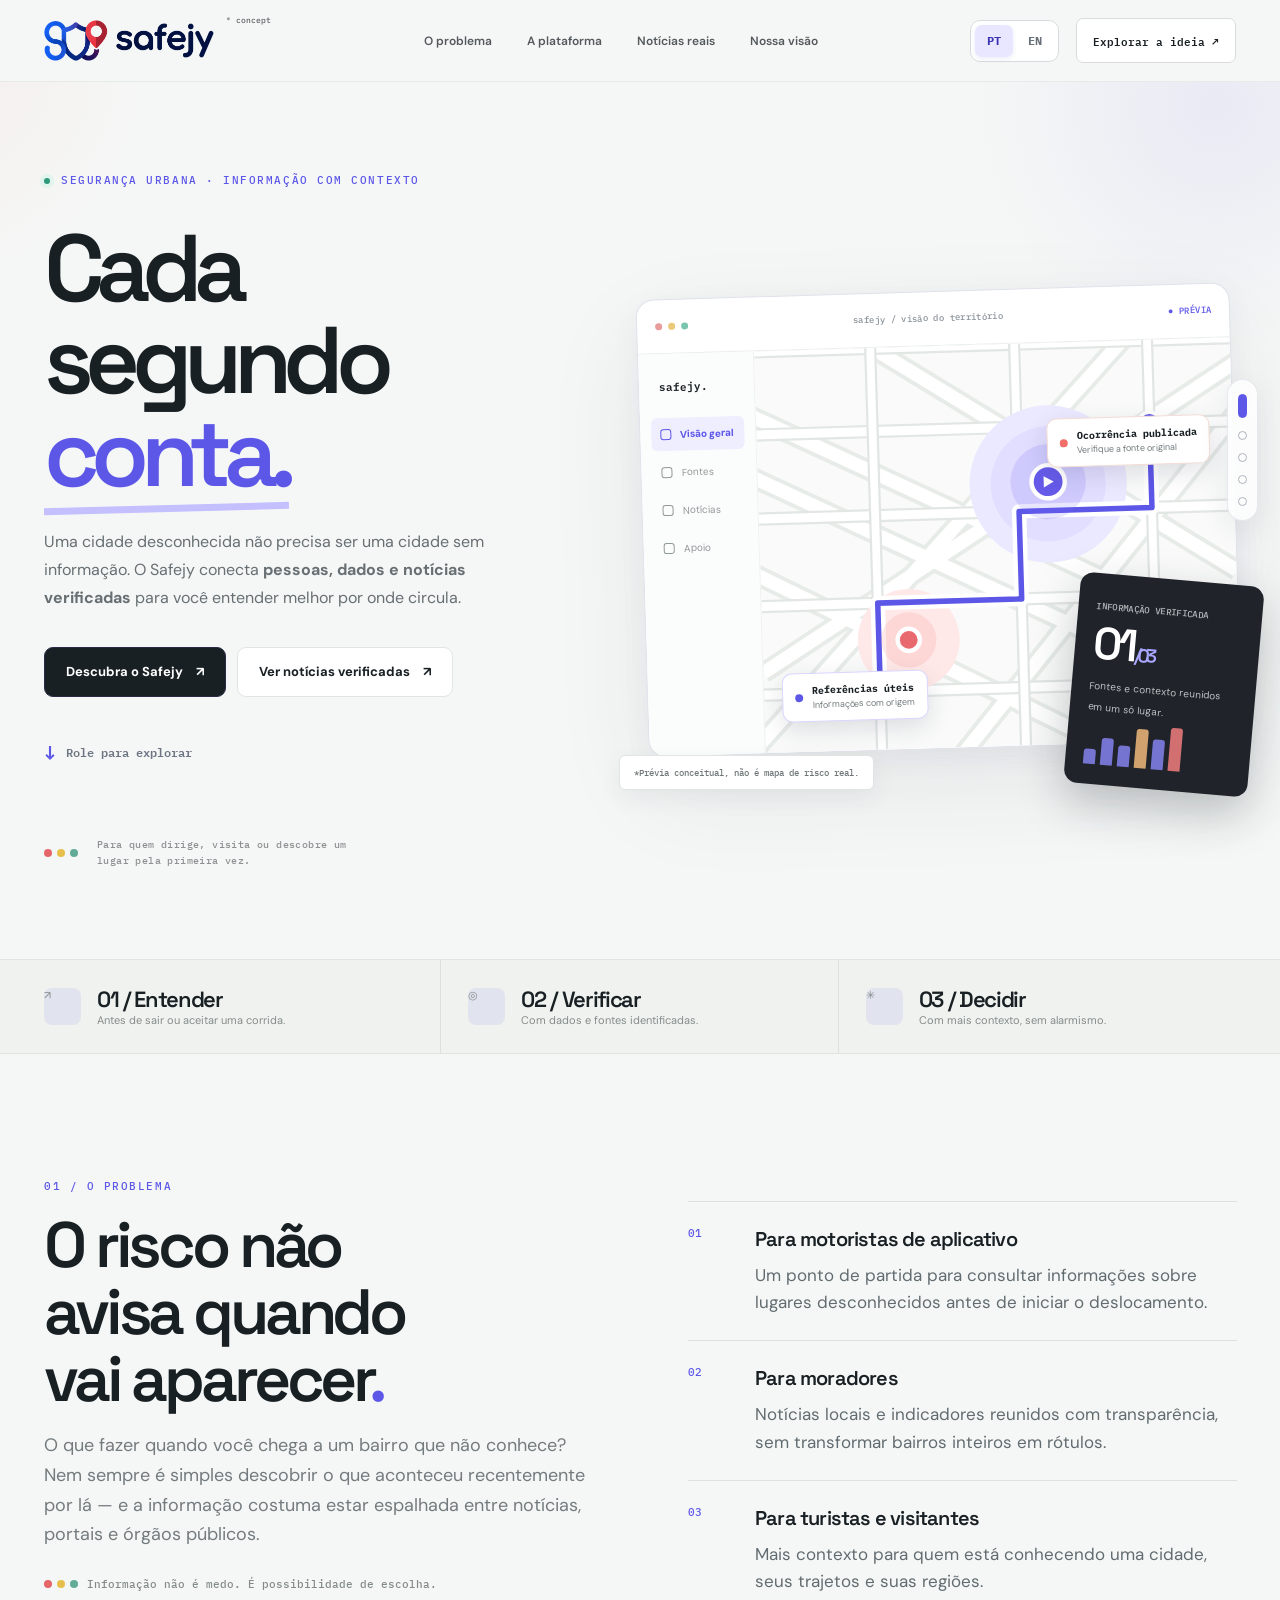
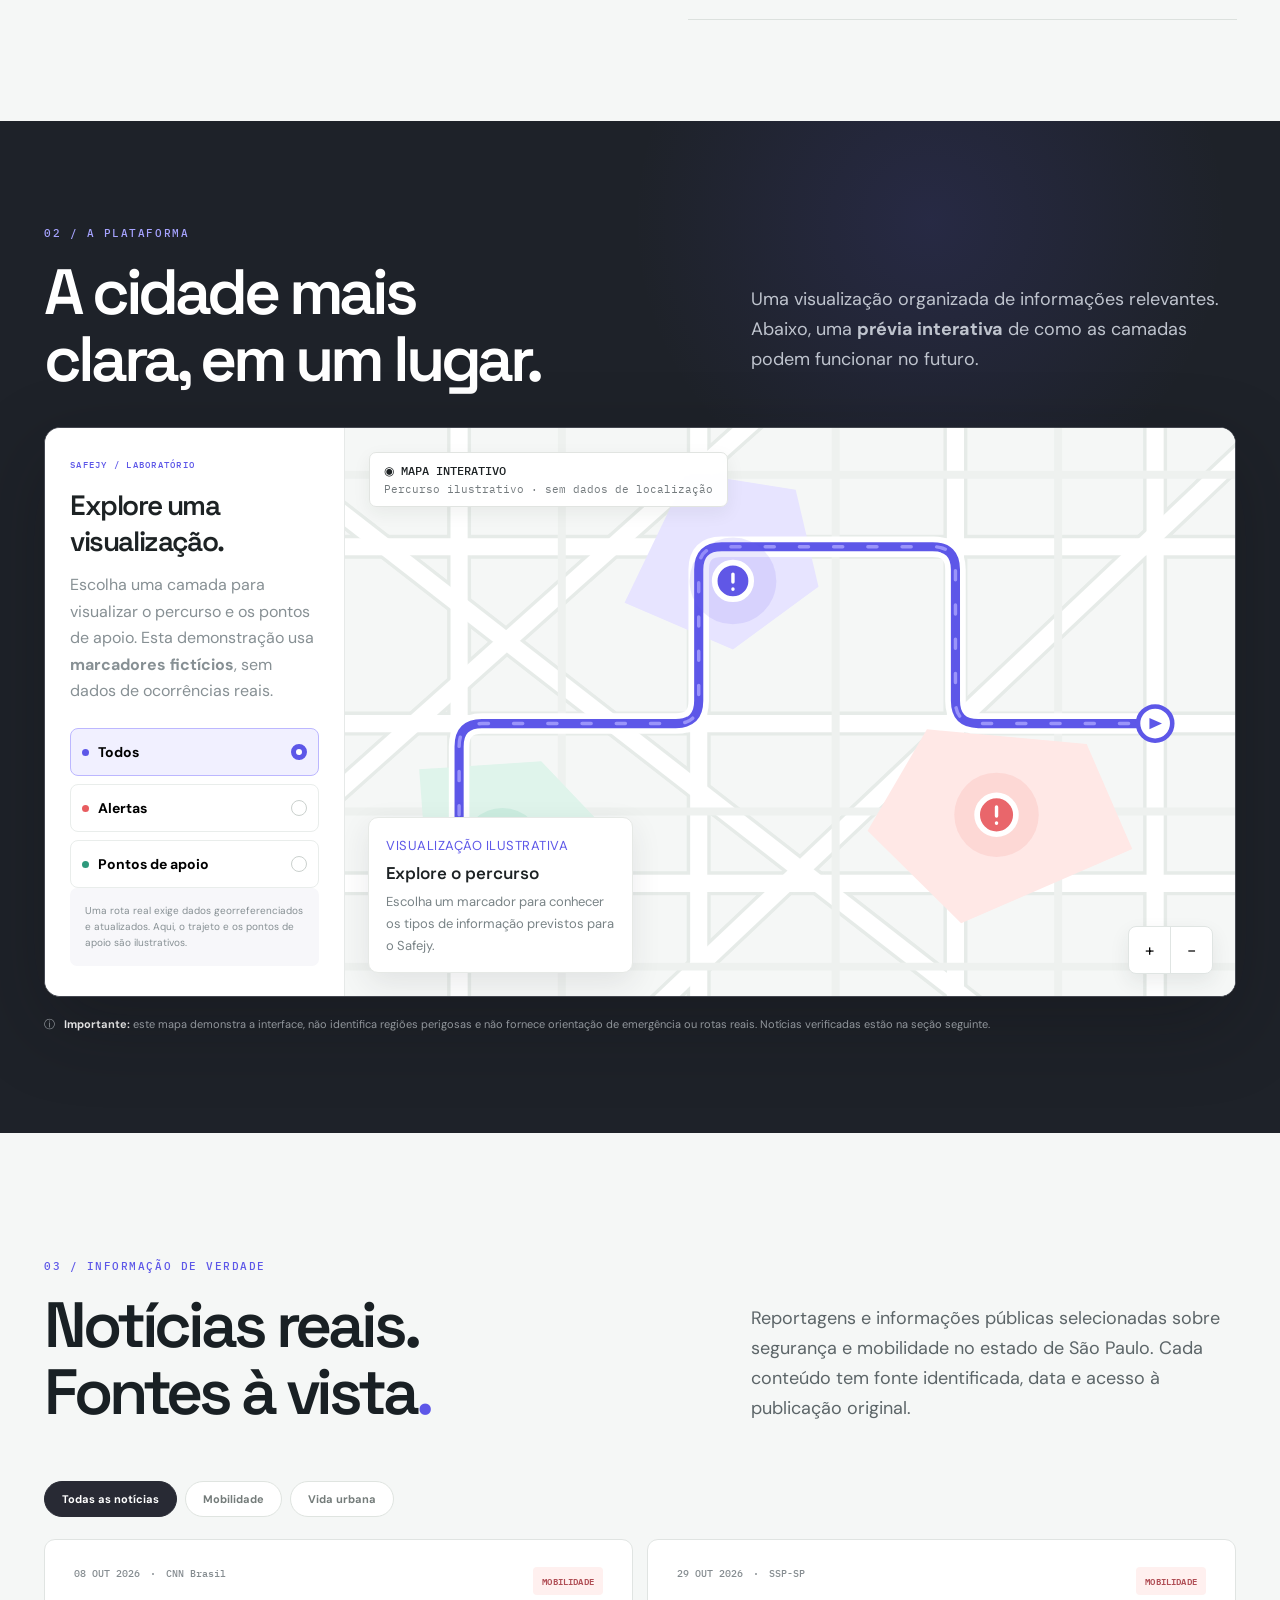
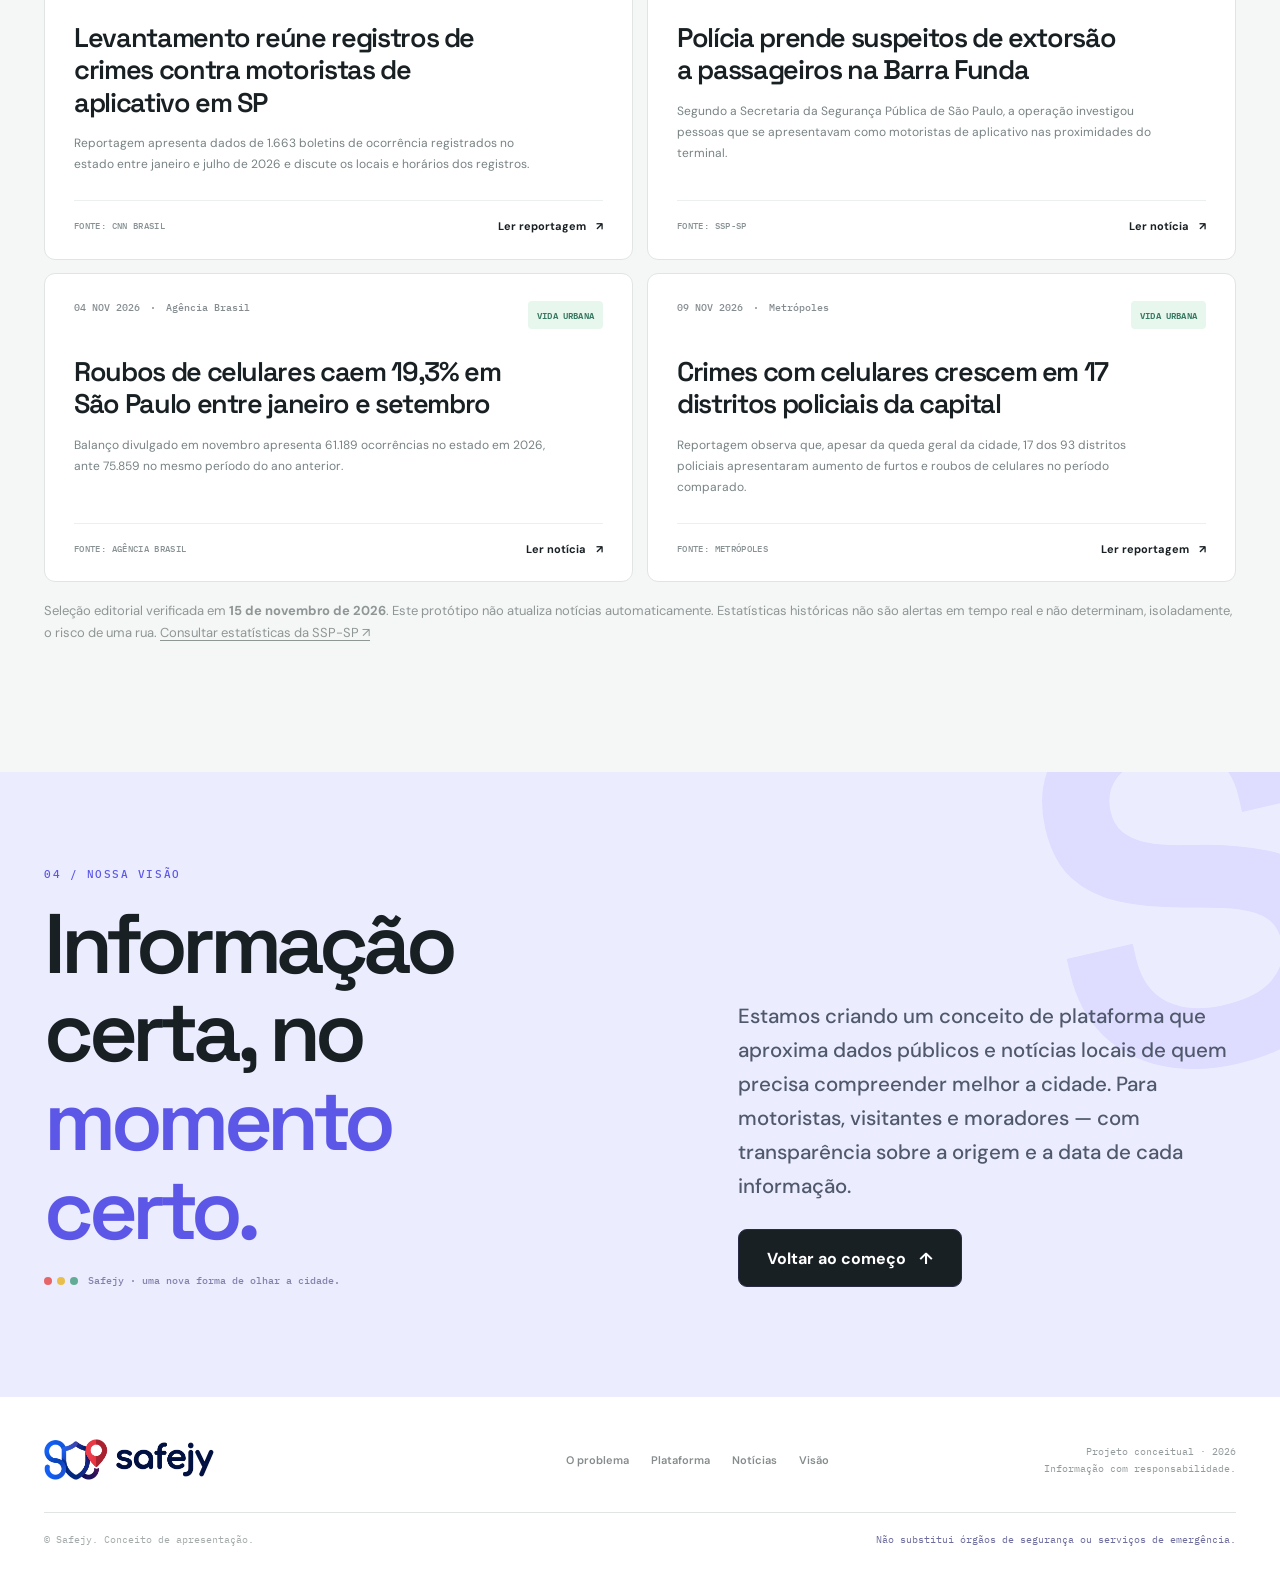
==== commit 0f5ce713: "Atualiza Safejy para versão 3 com logo azul e vermelho" ====
--- a/index.html
+++ b/index.html
@@ -1,68 +1,399 @@
 <!doctype html>
 <html lang="pt-BR">
 <head>
-  <meta charset="utf-8"><meta name="viewport" content="width=device-width,initial-scale=1">
-  <meta name="theme-color" content="#ffffff">
-  <script>try{if(localStorage.getItem("safejy-theme")==="dark")document.documentElement.dataset.theme="dark";}catch(error){}</script>
-  <meta name="description" content="SAFEJY: saiba se sua rota em São Paulo passa por áreas de risco. Conheça nossa proposta e as notícias que mostram o problema.">
-  <title>SAFEJY — Planeje seu caminho.</title>
-  <link rel="icon" href="favicon.svg" type="image/svg+xml">
-  <link rel="stylesheet" href="styles.css"><script src="script.js" defer></script>
+<meta charset="utf-8" />
+<meta name="viewport" content="width=device-width, initial-scale=1" />
+<meta name="theme-color" content="#f5f7f6" />
+<meta name="description" content="Safejy é um conceito de plataforma de informação para quem circula por regiões desconhecidas. Dados, notícias verificadas e contexto para decisões mais conscientes." />
+<title>Safejy — Cada segundo conta.</title>
+<link rel="preconnect" href="https://fonts.googleapis.com" />
+<link rel="preconnect" href="https://fonts.gstatic.com" crossorigin />
+<link href="https://fonts.googleapis.com/css2?family=DM+Sans:wght@400;500;600;700&family=Space+Grotesk:wght@400;500;600;700&family=IBM+Plex+Mono:wght@400;500;600&display=swap" rel="stylesheet" />
+<style>
+:root{--canvas:#f5f7f6;--white:#fff;--ink:#192024;--muted:#747b7e;--outline:#e0e5e3;--violet:#5d57e8;--violet-dark:#4239c9;--soft-violet:#eeedff;--red:#e85d60;--yellow:#e9bf4c;--green:#2e997c;--sans:'DM Sans',-apple-system,BlinkMacSystemFont,Segoe UI,sans-serif;--display:'Space Grotesk',var(--sans);--mono:'IBM Plex Mono',monospace}
+*{box-sizing:border-box}html{scroll-behavior:smooth;scroll-padding-top:90px}body{margin:0;background:var(--canvas);color:var(--ink);font-family:var(--sans);-webkit-font-smoothing:antialiased}body::before{content:'';position:fixed;top:0;left:0;width:100%;height:4px;z-index:100;background:linear-gradient(90deg,var(--violet),var(--red));transform:scaleX(var(--progress,0));transform-origin:left;pointer-events:none}::selection{background:#d9d7ff;color:#1d1c47}a{color:inherit;text-decoration:none}button{font:inherit;cursor:pointer}button:focus-visible,a:focus-visible{outline:3px solid #847df7;outline-offset:4px}svg{display:block}img{max-width:100%}.wrap{width:min(1192px,calc(100% - 84px));margin-inline:auto}.eyebrow{font:500 11px/1.6 var(--mono);text-transform:uppercase;letter-spacing:.14em;color:var(--violet)}.eyebrow.dark{color:#a6a3ff}.section-title{font:600 clamp(40px,5vw,66px)/1.05 var(--display);letter-spacing:-.065em;margin:16px 0}.section-intro{color:var(--muted);font-size:16px;line-height:1.65;max-width:570px}.muted{color:var(--muted)}.pill{display:inline-flex;align-items:center;gap:9px;padding:8px 12px;border:1px solid var(--outline);border-radius:50px;font:500 10px/1 var(--mono);letter-spacing:.07em;text-transform:uppercase;background:rgba(255,255,255,.65)}.status-dot{width:6px;height:6px;border-radius:50%;background:var(--green);box-shadow:0 0 0 4px #e1f4ed;flex-shrink:0}.micro{font:500 10px/1.6 var(--mono);letter-spacing:.04em}.arrow{display:inline-block;transition:transform .2s}.button:hover .arrow,.text-link:hover .arrow{transform:translate(4px,-2px)}.button{display:inline-flex;align-items:center;justify-content:center;gap:13px;min-height:50px;padding:0 21px;border-radius:9px;border:1px solid #292b46;background:var(--ink);color:white;font-size:13px;font-weight:700;transition:transform .25s,background .25s,box-shadow .25s}.button:hover{transform:translateY(-3px);background:#373169;box-shadow:0 12px 28px #322b6630}.button.secondary{background:white;color:var(--ink);border-color:var(--outline)}.button.secondary:hover{background:#f0eeff;border-color:#d1ccff}.text-link{font-size:13px;font-weight:700;display:inline-flex;gap:12px;align-items:center}.text-link:hover{color:var(--violet)}
+/* HEADER */
+.header{position:sticky;top:0;z-index:90;background:#f5f7f6ed;backdrop-filter:blur(22px);border-bottom:1px solid #dce1df96}.head-inner{height:81px;display:flex;align-items:center;justify-content:space-between;gap:30px}.logo{display:flex;align-items:center;gap:11px;font:700 25px/1 var(--display);letter-spacing:-.085em}.logo-graphic{width:35px;height:35px;flex-shrink:0}.logo sub{font:500 8px var(--mono);align-self:flex-start;letter-spacing:0;margin-top:-3px;opacity:.7}.nav-links{display:flex;align-items:center;gap:35px}.nav-links a{font-size:12px;font-weight:600;color:#53595c;transition:color .2s}.nav-links a:hover{color:var(--violet)}.header-end{display:flex;align-items:center;gap:17px}.header-cta{border:1px solid #d9dcda;background:#fff;border-radius:7px;padding:12px 16px;font:600 11px var(--mono)}.header-cta:hover{border-color:var(--violet)}.mobile-menu{display:none;border:0;background:none;padding:8px}
+/* HERO */
+.hero{position:relative;overflow:hidden;padding:90px 0 90px}.hero::before{content:'';position:absolute;width:530px;height:530px;top:-240px;right:-200px;background:radial-gradient(circle,#6762df16 0%,transparent 65%);pointer-events:none}.hero::after{content:'';position:absolute;width:490px;height:490px;top:-270px;left:-320px;background:radial-gradient(circle,#ec60600f 0%,transparent 68%);pointer-events:none}.hero-grid{display:grid;grid-template-columns:.95fr 1.05fr;gap:60px;align-items:center}.hero-copy{position:relative;z-index:2}.hero-line{display:flex;gap:11px;align-items:center;margin-bottom:33px}.eyebrow-line{width:25px;height:1px;background:#a5a5d9}.hero h1{font:600 clamp(67px,7.4vw,112px)/.98 var(--display);letter-spacing:-.09em;margin:0 0 27px}.hero h1 em{font-style:normal;color:var(--violet);position:relative;white-space:nowrap}.hero h1 em::after{content:'';position:absolute;bottom:2px;left:0;width:100%;height:7px;background:#c4bfff;z-index:-1;transform:rotate(-1.5deg)}.hero-sub{max-width:450px;font-size:16px;line-height:1.74;color:#676f73;margin:0 0 35px}.hero-actions{display:flex;flex-wrap:wrap;gap:11px}.hero-bottom{margin-top:61px;display:flex;align-items:center;gap:19px}.traffic{display:inline-flex;gap:5px;align-items:center}.traffic i{display:block;width:8px;height:8px;border-radius:50%;background:#e4e5e4}.traffic i:first-child{background:#e66569}.traffic i:nth-child(2){background:#e9bf4c}.traffic i:last-child{background:#62ac97}.hero-bottom .micro{max-width:250px;color:#8c9293;font-size:10px}.hero-art{position:relative;min-height:540px;display:grid;align-items:center}.art-glow{position:absolute;inset:50px -24px 24px 15px;background:radial-gradient(ellipse at 50% 50%,#dedaff 2%,transparent 68%);filter:blur(25px)}.dash{position:relative;z-index:2;background:#fff;border:1px solid #e0e2eb;border-radius:18px;box-shadow:0 36px 100px #34334814,0 8px 30px #39344a0b;overflow:hidden;transform:rotate(-1.7deg);transition:transform .5s}.dash:hover{transform:rotate(0deg) translateY(-4px)}.dash-header{height:54px;border-bottom:1px solid #ebeeed;display:flex;align-items:center;justify-content:space-between;padding:0 18px}.window-dots{display:flex;gap:6px}.window-dots i{display:block;width:7px;height:7px;background:#d5d7d9;border-radius:50%}.window-dots i:nth-child(1){background:#e89b9a}.window-dots i:nth-child(2){background:#ecc978}.window-dots i:nth-child(3){background:#7ac5b0}.dash-header .micro{color:#889099;font-size:9px}.dash-body{display:grid;grid-template-columns:116px minmax(0,1fr);min-height:401px}.dash-side{padding:19px 11px;background:#fbfcfc;border-right:1px solid #f0f1f1}.dash-side b{display:block;font:600 11px var(--mono);padding:3px 9px 18px}.dash-side .side-item{display:flex;align-items:center;gap:9px;font-size:10px;color:#92999a;margin:5px 0;padding:10px 9px;border-radius:6px}.dash-side .side-item.active{background:#efeeff;color:var(--violet);font-weight:800}.side-square{height:11px;width:11px;border:1.5px solid currentColor;border-radius:3px}.dash-map{min-height:402px;position:relative;overflow:hidden;background:#f9fbfa}.map-svg{width:100%;height:100%;position:absolute;inset:0}.float-tag{position:absolute;border:1px solid #f3ddd5;background:#fff;padding:10px 12px;border-radius:10px;box-shadow:0 8px 24px #211e4021;z-index:3;display:flex;align-items:center;gap:9px}.float-tag i{display:block;width:8px;height:8px;background:#f16f68;border-radius:50%}.float-tag strong{font:700 10px var(--mono);display:block}.float-tag span{font:400 9px var(--sans);color:var(--muted);display:block;margin-top:2px}.float-tag.one{top:76px;right:23px}.float-tag.two{bottom:30px;left:18px;border-color:#dad7ff}.float-tag.two i{background:var(--violet)}.mini-card{position:absolute;right:-20px;bottom:1px;z-index:4;width:184px;background:#20242a;color:#fff;padding:20px 18px;border-radius:13px;box-shadow:0 18px 45px #181e2840;transform:rotate(5deg);animation:cardfloat 5s ease-in-out infinite}.mini-card .micro{font-size:9px;color:#b4b8bb}.mini-card .big-number{font:600 45px/1.3 var(--display);letter-spacing:-.08em}.mini-card small{font:400 10px/1.4 var(--sans);color:#bbc2c3}.mini-card .bars{display:flex;align-items:end;gap:5px;height:43px;margin-top:6px}.mini-card .bars span{display:block;width:12px;border-radius:3px 3px 0 0;background:#8582ef;opacity:.85}.mini-card .bars span:nth-child(1){height:34%}.mini-card .bars span:nth-child(2){height:62%}.mini-card .bars span:nth-child(3){height:48%}.mini-card .bars span:nth-child(4){height:89%;background:#f1b87a}.mini-card .bars span:nth-child(5){height:68%}.mini-card .bars span:nth-child(6){height:100%;background:#f17c7e}.hero-note{position:absolute;left:-23px;bottom:0;font:500 9px var(--mono);background:#fff;padding:11px 14px;border:1px solid var(--outline);border-radius:6px;box-shadow:0 8px 25px #24284710;z-index:4;color:#707778}.map-route{stroke-dasharray:8 8;animation:travel 9s linear infinite}.pulse{transform-origin:center;animation:map-pulse 3s ease-out infinite}.pulse.delayed{animation-delay:1.4s}
+/* MARQUEE */
+.divider-info{border-top:1px solid var(--outline);border-bottom:1px solid var(--outline);background:#f0f2f0}.divider-inner{display:grid;grid-template-columns:1fr 1fr 1fr;align-items:center}.divider-cell{display:flex;align-items:center;gap:16px;padding:25px 27px;border-right:1px solid #dde1de}.divider-cell:first-child{padding-left:0}.divider-cell:last-child{border-right:0}.divider-cell strong{font:600 22px var(--display);letter-spacing:-.06em}.divider-cell span{display:block;font-size:11px;color:#838c8b;line-height:1.45}.divider-icon{display:grid;place-items:center;width:37px;height:37px;flex-shrink:0;background:#e1e3ee;border-radius:8px;color:var(--violet)}
+/* EDITORIAL */
+.why{padding:120px 0 100px}.why-layout{display:grid;grid-template-columns:1fr 1fr;gap:95px}.why-list{padding-top:27px}.why-item{display:grid;grid-template-columns:55px 1fr;gap:12px;padding:24px 0;border-bottom:1px solid #dce1de}.why-item:first-child{border-top:1px solid #dce1de}.why-index{font:500 11px var(--mono);color:var(--violet)}.why-item h3{font:600 20px var(--display);letter-spacing:-.04em;margin:0 0 10px}.why-item p{font-size:13px;line-height:1.7;color:#858b8b;margin:0;max-width:380px}.small-flag{display:flex;gap:9px;align-items:center;color:#838b87;font:500 11px var(--mono);margin-top:27px}
+/* MAP SECTION */
+.preview{background:#1e2229;color:#fff;position:relative;overflow:hidden;padding:100px 0}.preview::before{content:'';position:absolute;right:0;top:-250px;width:700px;height:700px;background:radial-gradient(circle,#5d57e824,transparent 60%);pointer-events:none}.preview-heading{display:flex;justify-content:space-between;gap:40px;align-items:end;margin-bottom:34px}.preview-heading .section-title{margin-bottom:0}.preview-heading p{max-width:360px;color:#a9b1b7;font-size:13px;line-height:1.7}.map-panel{position:relative;display:grid;grid-template-columns:300px 1fr;min-height:520px;background:#f9faf9;color:#1d2224;border:1px solid #444750;border-radius:16px;overflow:hidden;box-shadow:0 28px 80px #1011144f}.panel-left{border-right:1px solid #e6e9e8;padding:30px 25px;background:#fff;z-index:2;display:flex;flex-direction:column}.panel-left .eyebrow{font-size:9px}.panel-left h3{font:600 28px var(--display);letter-spacing:-.05em;margin:15px 0 13px}.panel-left p{color:#879094;font-size:12px;line-height:1.65;margin:0 0 24px}.switch-list{display:grid;gap:8px}.switch-option{display:flex;align-items:center;justify-content:space-between;gap:9px;width:100%;border:1px solid #e9edeb;background:#fff;border-radius:8px;padding:14px 11px;text-align:left;transition:background .2s,border .2s}.switch-option:hover{background:#fafaff;border-color:#c4c0ff}.switch-option[aria-pressed="true"]{background:#f1f0ff;border-color:#bcb7ff}.switch-label{display:flex;gap:9px;align-items:center;font-size:12px;font-weight:700}.switch-label i{width:7px;height:7px;border-radius:50%;background:var(--violet)}.switch-option:nth-child(2) .switch-label i{background:var(--red)}.switch-option:nth-child(3) .switch-label i{background:var(--green)}.switch-check{width:16px;height:16px;border-radius:50%;border:1px solid #cbd1ce}.switch-option[aria-pressed="true"] .switch-check{border:5px solid var(--violet);background:white}.panel-bottom{margin-top:auto;padding:15px;background:#f7f7fa;border-radius:7px;font:400 10px/1.6 var(--sans);color:#879094}.map-area{position:relative;min-height:520px;overflow:hidden;background:#f5f7f6}.map-area svg{position:absolute;inset:0;width:100%;height:100%}.map-caption{position:absolute;top:24px;left:24px;padding:10px 14px;border:1px solid #e1e4e1;border-radius:7px;background:#fffffff0;backdrop-filter:blur(10px);box-shadow:0 6px 18px #222b2510;font:500 10px var(--mono)}.map-caption span{color:var(--muted);display:block;margin-top:4px;font:400 9px var(--mono)}.map-control{position:absolute;bottom:22px;right:22px;background:white;border:1px solid var(--outline);border-radius:8px;display:flex;box-shadow:0 8px 20px #272c3015}.map-control button{background:none;border:0;padding:12px 16px;font-size:17px}.map-control button+button{border-left:1px solid var(--outline)}.map-control button:hover{background:#f0efff}.mark{cursor:pointer;outline:none;transform-box:fill-box;transform-origin:center;transition:opacity .3s,transform .2s}.mark:hover,.mark:focus{transform:scale(1.16)}.mark.dim{opacity:.12;pointer-events:none}.map-tooltip{position:absolute;bottom:23px;left:23px;width:min(265px,calc(100% - 110px));border-radius:10px;border:1px solid #e6e9e6;background:white;padding:16px 17px;box-shadow:0 10px 30px #2a2d3018}.map-tooltip strong{font:600 14px var(--display);display:block;margin:6px 0}.map-tooltip span{font:400 11px/1.55 var(--sans);color:#798386}.map-disclaimer{margin-top:19px;display:flex;gap:9px;align-items:start;color:#a9afb5;font:400 11px/1.55 var(--sans)}.map-disclaimer b{font-weight:700;color:#fff}
+/* NEWS */
+.news{padding:121px 0 115px}.news-head{display:flex;align-items:end;justify-content:space-between;gap:35px;margin-bottom:39px}.news-head p{max-width:410px;color:#7f8686;font-size:13px;line-height:1.75}.news-filters{display:flex;gap:8px;flex-wrap:wrap;margin-bottom:22px}.filter{border:1px solid #dfe4e0;background:#fff;color:#747c7a;padding:10px 17px;border-radius:100px;font-size:11px;font-weight:700}.filter[aria-pressed="true"]{border-color:#282a34;background:#282a34;color:white}.filter:hover{border-color:var(--violet)}.news-grid{display:grid;grid-template-columns:repeat(2,minmax(0,1fr));gap:14px}.story{background:#fff;border:1px solid #e0e4e2;min-height:285px;padding:27px 29px 25px;display:flex;flex-direction:column;position:relative;transition:transform .25s,box-shadow .25s,border-color .25s;border-radius:11px}.story:hover{transform:translateY(-4px);box-shadow:0 14px 35px #28323112;border-color:#cbc7f4}.story-top{display:flex;justify-content:space-between;align-items:start;gap:12px}.story-meta{display:flex;align-items:center;flex-wrap:wrap;gap:10px;font:500 10px var(--mono);color:#858c90}.story-category{padding:6px 9px;border-radius:4px;font:600 9px var(--mono);text-transform:uppercase;letter-spacing:.02em;color:#524ec3;background:#efedff}.story-category.mobilidade{color:#b04e55;background:#fff0ef}.story-category.cidade{color:#387863;background:#e7f7ed}.story h3{font:600 clamp(21px,2.5vw,27px)/1.2 var(--display);letter-spacing:-.05em;max-width:455px;margin:27px 0 14px}.story p{font-size:12px;line-height:1.75;color:#788284;margin:0 0 25px;max-width:480px}.story-bottom{margin-top:auto;border-top:1px solid #ebefed;padding-top:18px;display:flex;justify-content:space-between;align-items:center;gap:12px}.story-bottom .micro{color:#889194;font-size:9px}.story-bottom a{font:700 11px var(--sans);display:inline-flex;gap:10px;align-items:center}.story-bottom a:hover{color:var(--violet)}.story[hidden]{display:none}.news-foot{margin-top:17px;color:#8f9696;font:400 11px/1.7 var(--sans)}.news-foot a{text-decoration:underline;text-underline-offset:3px}
+/* PITCH */
+.pitch{padding:90px 0 110px;background:#ebedff;position:relative;overflow:hidden}.pitch::before{content:'S';position:absolute;font:700 520px/1 var(--display);color:#dedcff;right:-70px;top:-150px;transform:rotate(-13deg);pointer-events:none}.pitch-wrap{position:relative;z-index:1;display:grid;grid-template-columns:1fr .7fr;align-items:end;gap:80px}.pitch .section-title{max-width:710px;font-size:clamp(55px,6.6vw,97px)}.pitch .section-title span{color:var(--violet)}.pitch-side p{font-size:14px;line-height:1.85;color:#68707d;margin-bottom:26px}.pitch-end{display:flex;gap:10px;align-items:center;margin-top:20px;font:500 10px var(--mono);color:#8380ac}
+/* FOOTER */
+.footer{padding:40px 0 35px;background:#fff}.foot-grid{display:grid;grid-template-columns:1.1fr 1fr auto;align-items:center;gap:35px}.foot-links{display:flex;gap:22px;flex-wrap:wrap}.foot-links a{font:600 11px var(--sans);color:#868c8d}.foot-links a:hover{color:var(--violet)}.foot-small{font:400 10px var(--mono);color:#949b9c;line-height:1.7;text-align:right}.foot-bottom{border-top:1px solid var(--outline);display:flex;justify-content:space-between;gap:20px;margin-top:30px;padding-top:20px;font:400 10px var(--mono);color:#a4aaaa}.foot-bottom span:last-child{color:#6c6c9e}
+/* REVEAL */
+.reveal{opacity:0;transform:translateY(26px);transition:opacity .7s ease,transform .7s cubic-bezier(.21,.6,.32,1)}.reveal.in{opacity:1;transform:translateY(0)}.reveal[data-delay='1']{transition-delay:.11s}.reveal[data-delay='2']{transition-delay:.23s}@keyframes cardfloat{0%,100%{transform:rotate(5deg) translateY(0)}50%{transform:rotate(4deg) translateY(-10px)}}@keyframes map-pulse{0%{opacity:.65;transform:scale(1)}50%{opacity:.13;transform:scale(1.4)}100%{opacity:.65;transform:scale(1)}}@keyframes travel{to{stroke-dashoffset:-128}}
+@media(max-width:960px){.wrap{width:min(100% - 48px,1192px)}.nav-links{gap:18px}.hero-grid{gap:35px}.hero h1{font-size:clamp(60px,8vw,82px)}.hero-art{min-height:490px}.dash-body{grid-template-columns:92px 1fr}.dash-side{padding-inline:5px}.dash-side .side-item{font-size:9px;gap:5px}.divider-cell{padding:20px 15px}.why-layout{gap:50px}.preview-heading p{max-width:300px}.map-panel{grid-template-columns:235px 1fr}.panel-left{padding:24px 18px}.mini-card{right:-10px}}
+@media(max-width:760px){.wrap{width:calc(100% - 38px)}.header .head-inner{height:68px}.nav-links{display:none;position:absolute;top:68px;left:0;right:0;background:#fff;border-bottom:1px solid var(--outline);padding:23px 22px;flex-direction:column;align-items:flex-start;gap:22px}.nav-links.open{display:flex}.mobile-menu{display:block}.header-cta{font-size:10px;padding:10px 12px}.logo{font-size:23px}.hero{padding:65px 0 74px}.hero-grid{grid-template-columns:1fr;gap:15px}.hero h1{font-size:clamp(69px,12vw,103px)}.hero-sub{font-size:14px}.hero-bottom{margin-top:32px}.hero-art{min-height:460px;margin-top:22px;padding-right:18px}.mini-card{right:-7px;bottom:0}.hero-note{left:0;bottom:0}.dash-body{grid-template-columns:95px 1fr}.dash{margin-right:10px}.divider-inner{grid-template-columns:1fr}.divider-cell{padding:17px 0;border-bottom:1px solid #dde1de;border-right:0}.divider-cell:last-child{border-bottom:0}.why{padding:80px 0}.why-layout{grid-template-columns:1fr;gap:25px}.why-list{padding-top:0}.preview{padding:77px 0}.preview-heading{display:block}.preview-heading p{margin-top:25px}.map-panel{grid-template-columns:1fr}.panel-left{padding:23px}.panel-left p{max-width:450px}.switch-list{grid-template-columns:repeat(3,minmax(0,1fr));gap:6px}.switch-option{padding:10px 9px}.switch-label{font-size:10px;gap:6px}.panel-bottom{margin-top:15px}.map-area{min-height:450px}.news{padding:80px 0}.news-head{display:block}.news-grid{grid-template-columns:1fr}.pitch{padding:80px 0}.pitch-wrap{grid-template-columns:1fr;gap:15px}.pitch .section-title{font-size:clamp(54px,10vw,75px)}.pitch::before{font-size:350px;right:-150px;top:0}.foot-grid{grid-template-columns:1fr;gap:24px}.foot-small{text-align:left}.foot-bottom{display:block}.foot-bottom span{display:block;margin:9px 0}}
+@media(max-width:440px){.hero h1{font-size:65px}.hero-art{min-height:385px;margin-left:-5px;margin-right:-5px}.dash-body{grid-template-columns:78px 1fr;min-height:330px}.dash-side b{font-size:10px}.dash-side .side-item{font-size:8px;padding:9px 3px}.dash-map{min-height:333px}.dash{border-radius:10px}.mini-card{width:124px;padding:12px;right:2px}.mini-card .big-number{font-size:32px}.mini-card .bars{height:20px}.mini-card small{font-size:8px}.float-tag{padding:7px}.float-tag strong{font-size:8px}.float-tag span{font-size:7px}.float-tag.one{right:8px;top:70px}.float-tag.two{left:9px}.hero-note{font-size:7px;bottom:-5px}.section-title{font-size:43px}.map-area{min-height:380px}.map-caption{top:12px;left:12px}.map-tooltip{bottom:12px;left:12px}.story{padding:24px}.switch-label i{display:none}}
+@media(prefers-reduced-motion:reduce){*,*::before,*::after{animation-duration:.01ms!important;transition-duration:.01ms!important;scroll-behavior:auto!important}.reveal{opacity:1;transform:none}}
+
+/* Safejy 2.0: projection-friendly typography, with the original logo left intact */
+:root{--stage-text:clamp(18px,1.28vw,21px)}
+.preview-heading p,.news-head p{max-width:485px;font-size:var(--stage-text);line-height:1.66;color:#bfc4ce}
+.news-head p{color:#5c6568}
+.pitch-wrap{grid-template-columns:minmax(0,1.1fr) minmax(360px,.87fr);gap:clamp(45px,5vw,95px)}
+.pitch-side p{font-size:clamp(20px,1.6vw,25px);line-height:1.66;color:#50596b;font-weight:500;max-width:555px}
+.pitch-side .button{font-size:16px;min-height:58px;padding-inline:28px}
+.why-item p{font-size:17px;line-height:1.6;max-width:490px;color:#626c70}
+.section-intro{font-size:18px;max-width:620px}
+.panel-left>p{font-size:16px;line-height:1.65}
+.switch-label{font-size:14px}
+.map-tooltip strong{font-size:17px}.map-tooltip span{font-size:13px}.map-caption{font-size:12px}.map-caption span{font-size:11px}
+.news-foot{font-size:13px;line-height:1.7}
+/* Language switch is a real control: only two options, no extra pages */
+.lang-switch{border:1px solid #d8dadf;background:#fff;border-radius:10px;display:flex;align-items:center;padding:4px;gap:3px;flex-shrink:0}
+.lang-switch button{border:0;border-radius:7px;padding:10px 12px;background:transparent;color:#687079;font:700 12px/1 var(--mono);transition:background .22s,color .22s,transform .22s}
+.lang-switch button:hover{color:var(--violet)}
+.lang-switch button[aria-pressed="true"]{background:#e9e7ff;color:#3933b2;box-shadow:0 2px 5px #3933b216}
+.lang-switch button:active{transform:scale(.95)}
+/* Reveal animation with stagger, a clearer but still restrained transition */
+.reveal{opacity:0;transform:translate3d(0,70px,0) scale(.98);filter:blur(5px);transition:opacity .95s cubic-bezier(.16,1,.3,1),transform 1.05s cubic-bezier(.16,1,.3,1),filter 1s cubic-bezier(.16,1,.3,1);will-change:transform,opacity,filter}
+.reveal.in{opacity:1;transform:translate3d(0,0,0) scale(1);filter:blur(0)}
+.why-list.reveal,.preview-heading>p.reveal,.news-head>p.reveal,.pitch-side.reveal{transform:translate3d(85px,0,0) scale(.985)}
+.why-list.reveal.in,.preview-heading>p.reveal.in,.news-head>p.reveal.in,.pitch-side.reveal.in{transform:none}
+.reveal[data-delay="1"]{transition-delay:.16s}.reveal[data-delay="2"]{transition-delay:.31s}
+.reveal-section .section-title{transition:letter-spacing .8s cubic-bezier(.16,1,.3,1)}
+.reveal-section.on-screen .section-title{letter-spacing:-.065em}
+/* Desktop scroll rail communicates progress as the user scrolls */
+.scroll-rail{position:fixed;right:22px;top:50%;transform:translateY(-50%);z-index:78;display:flex;flex-direction:column;align-items:center;gap:13px;padding:14px 10px;border:1px solid #d5d7e28c;border-radius:22px;background:#ffffffcf;backdrop-filter:blur(16px);box-shadow:0 9px 30px #23254016}
+.scroll-rail a{display:block;width:9px;height:9px;border:1px solid #aeb2bc;background:transparent;border-radius:50%;transition:all .35s;position:relative}
+.scroll-rail a[aria-current="location"]{background:var(--violet);border-color:var(--violet);height:24px;border-radius:10px}
+.scroll-rail a:hover{border-color:var(--violet);transform:scale(1.15)}
+.scroll-rail a::before{content:attr(data-label);position:absolute;top:50%;right:25px;transform:translate(7px,-50%);opacity:0;pointer-events:none;white-space:nowrap;background:#20242a;color:#fff;padding:7px 9px;border-radius:6px;font:500 11px var(--mono);transition:all .22s}
+.scroll-rail a:hover::before,.scroll-rail a:focus-visible::before{opacity:1;transform:translate(0,-50%)}
+.scroll-hint{display:inline-flex;gap:10px;align-items:center;border:0;background:none;color:#6e7582;font:600 12px var(--mono);margin:31px 0 0;padding:8px 0}
+.scroll-hint .down-arrow{display:inline-block;animation:hintbounce 1.8s ease-in-out infinite;color:var(--violet);font-size:20px}
+@keyframes hintbounce{0%,100%{transform:translateY(-3px)}50%{transform:translateY(5px)}}
+/* Draw a clear street-aligned route once the map scrolls into view. No dotted shortcut across blocks. */
+.map-route{stroke-dasharray:none;animation:none}
+.map-panel .map-route{stroke-dasharray:100;stroke-dashoffset:100}
+.map-panel.in .map-route{animation:drawRoute 2s cubic-bezier(.18,.73,.3,1) .35s forwards}
+.map-route-glint{opacity:0}.map-panel.in .map-route-glint{opacity:.8;animation:flowGlint 4s linear infinite;animation-delay:2.3s}
+.hero-route{stroke-dasharray:100;stroke-dashoffset:100;animation:drawRoute 1.65s ease-out .45s forwards}
+@keyframes drawRoute{to{stroke-dashoffset:0}}
+@keyframes flowGlint{from{stroke-dashoffset:0}to{stroke-dashoffset:-180}}
+/* Keep horizontal reveal transitions inside the viewport on small screens. */
+@media(max-width:760px){.why-list.reveal,.preview-heading>p.reveal,.news-head>p.reveal,.pitch-side.reveal{transform:translate3d(0,65px,0) scale(.98)}.why-list.reveal.in,.preview-heading>p.reveal.in,.news-head>p.reveal.in,.pitch-side.reveal.in{transform:none}}
+/* subtle progress hint across hero and section transitions */
+body::before{height:5px;background:linear-gradient(90deg,#6058ed,#8679f6,#e36e75)}
+@media(min-width:1400px){.wrap{width:min(1360px,calc(100% - 110px))}.hero-sub{font-size:19px;max-width:550px}.why-item h3{font-size:25px}.section-title{font-size:clamp(56px,5.5vw,79px)}}
+@media(max-width:1200px){.scroll-rail{display:none}.header-end{gap:9px}.nav-links{gap:20px}.lang-switch button{padding:9px 10px}}
+@media(max-width:960px){.pitch-wrap{grid-template-columns:1fr .8fr;gap:30px}.pitch-side p{font-size:20px}.preview-heading p,.news-head p{font-size:18px}}
+@media(max-width:760px){.pitch-wrap{grid-template-columns:1fr}.header-end{gap:8px}.lang-switch button{padding:8px 9px}.pitch-side p{font-size:19px}.preview-heading p,.news-head p{font-size:17px}.news-head p{max-width:100%}.why-item p{font-size:15px}.section-intro{font-size:16px}.scroll-hint{margin-top:20px}}
+@media(max-width:440px){.logo{font-size:22px}.logo-graphic{width:30px;height:30px}.header-cta{display:none}.lang-switch button{font-size:11px;padding:9px 10px}.map-tooltip{width:min(245px,calc(100% - 110px))}.map-tooltip span{font-size:12px}.map-tooltip strong{font-size:14px}}
+@media(prefers-reduced-motion:reduce){.reveal{opacity:1!important;transform:none!important;filter:none!important}.map-panel .map-route,.hero-route{stroke-dashoffset:0;animation:none!important}.map-route-glint{animation:none!important}.scroll-hint .down-arrow{animation:none!important}}
+
+/* Logo Safejy azul e vermelho — nenhuma outra parte do site alterada */
+.logo-lockup{display:block;width:171px;height:auto;max-height:54px;object-fit:contain;flex-shrink:0}
+@media(max-width:440px){.logo-lockup{width:143px}}
+</style>
 </head>
 <body>
-<a class="skip" href="#inicio" data-i18n="skip">Pular para o conteúdo</a>
-<header class="header">
-  <a href="#inicio" class="brand" aria-label="SAFEJY — início"><span class="brand-symbol" aria-hidden="true"><img src="logo-safejy.png" alt="" width="1024" height="1024"></span><span class="brand-name">safejy</span></a>
-  <nav aria-label="Principal"><a href="#cenario" data-i18n="navProblem">Por que existimos</a><a href="#como" data-i18n="navHow">A solução</a><a href="#publico" data-i18n="navWho">Para quem</a></nav>
-  <div class="header-actions"><div class="languages" role="group" aria-label="Language / Idioma"><button data-lang="pt" aria-pressed="true" lang="pt-BR">PT</button><span>/</span><button data-lang="en" aria-pressed="false" lang="en">EN</button></div><button id="theme-toggle" class="theme-toggle" aria-label="Ativar tema escuro" title="Ativar tema escuro" aria-pressed="false"><svg class="moon-icon" viewBox="0 0 24 24" aria-hidden="true"><path d="M20.5 14A8.6 8.6 0 0 1 10 3.5 8.8 8.8 0 1 0 20.5 14Z"/></svg><svg class="sun-icon" viewBox="0 0 24 24" aria-hidden="true"><circle cx="12" cy="12" r="4"/><path d="M12 2v2m0 16v2M2 12h2m16 0h2M5 5l1.5 1.5m11 11L19 19M5 19l1.5-1.5m11-11L19 5"/></svg><span id="theme-label">Escuro</span></button></div>
-</header>
+<header class="header" id="inicio"><div class="wrap head-inner">
+<a class="logo" href="#inicio" aria-label="Safejy: início"><img class="logo-lockup" src="[data-uri]" alt="safejy" width="171" height="48" decoding="async"><sub>® concept</sub></a>
+<nav class="nav-links" id="navigation" aria-label="Navegação principal"><a href="#proposito">O problema</a><a href="#plataforma">A plataforma</a><a href="#noticias">Notícias reais</a><a href="#visao">Nossa visão</a></nav>
+<div class="header-end"><div class="lang-switch" role="group" aria-label="Selecionar idioma / Choose language"><button type="button" data-lang="pt" aria-pressed="true" aria-label="Português">PT</button><button type="button" data-lang="en" aria-pressed="false" aria-label="English">EN</button></div><a class="header-cta" href="#plataforma">Explorar a ideia ↗</a><button class="mobile-menu" aria-label="Abrir menu" aria-controls="navigation" aria-expanded="false"><svg width="22" height="22" viewBox="0 0 24 24" fill="none" stroke="currentColor" stroke-width="1.8"><path d="M3 7h18M3 12h18M3 17h18"/></svg></button></div></div></header>
+<nav class="scroll-rail" aria-label="Progresso da página"><a href="#inicio" aria-label="Início" data-label="Início" aria-current="location"></a><a href="#proposito" aria-label="O problema" data-label="O problema"></a><a href="#plataforma" aria-label="Plataforma" data-label="Plataforma"></a><a href="#noticias" aria-label="Notícias" data-label="Notícias"></a><a href="#visao" aria-label="Visão" data-label="Visão"></a></nav>
 <main>
-<section id="inicio" class="slide hero">
-  <aside class="purpose-strip"><div><p class="purpose-label" data-i18n="purposeLabel">POR QUE EXISTIMOS</p><p data-i18n="purposeSummary">Quem chega a São Paulo precisa de informação para circular.</p></div><a class="text-link" href="#cenario"><span data-i18n="purposeLink">Notícias e fontes</span><span aria-hidden="true">↓</span></a></aside>
-  <div class="hero-grid">
-    <div class="hero-copy"><p class="eyebrow"><span class="tiny-cross">+</span><span data-i18n="heroEyebrow">SEGURANÇA NO SEU TRAJETO</span></p><h1><span data-i18n="heroTitle1">Veja os riscos.</span><br><span data-i18n="heroTitle2">Planeje seu</span><br><em data-i18n="heroTitle3">caminho.</em></h1><p class="hero-description" data-i18n="heroDescription">Um app em desenvolvimento para mostrar se sua rota em São Paulo passa por áreas de risco.</p><div class="hero-ctas"><a class="button primary" href="#demo" id="try-demo"><span data-i18n="try">Ver análise da rota</span><span aria-hidden="true">↗</span></a><a class="text-link" href="#cenario"><span data-i18n="understand">Por que a SAFEJY?</span><span aria-hidden="true">↓</span></a></div><div class="hero-foot"><span class="location-icon" aria-hidden="true">⌖</span><span>São Paulo, Brasil</span><span class="divider"></span><span data-i18n="academic">Projeto acadêmico</span></div></div>
-    <div class="demo" id="demo" tabindex="-1">
-      <div class="map-top"><div><span class="red-dot"></span><strong data-i18n="mapTitle">Segurança da rota</strong></div><span class="outline-label" data-i18n="simulation">SIMULAÇÃO</span></div>
-      <div class="map-canvas"><div class="map-caption"><span data-i18n="mapConcept">MAPA ILUSTRATIVO</span><span>N ↑</span></div>
-      <svg class="city-map" viewBox="0 0 600 440" role="img" aria-labelledby="map-description">
-        <title id="map-description" data-i18n="mapAlt">Mapa fictício com uma rota entre A e B que atravessa uma zona de risco em vermelho.</title>
-        <defs><pattern id="blocks" width="90" height="78" patternTransform="rotate(-23)" patternUnits="userSpaceOnUse"><rect width="90" height="78" fill="var(--map-base)"/><rect x="8" y="8" width="72" height="60" rx="5" fill="var(--map-block)" stroke="var(--map-edge)" stroke-width="1"/><path d="M30 9v58M58 9v58M9 37h70" stroke="var(--map-inner)" fill="none"/></pattern><pattern id="hatch" width="9" height="9" patternUnits="userSpaceOnUse" patternTransform="rotate(35)"><path d="M0 0v9" stroke="var(--risk)" stroke-opacity=".17" stroke-width="3"/></pattern></defs>
-        <rect width="600" height="440" fill="url(#blocks)"/>
-        <path d="M-40 320Q100 220 225 430M450-20Q350 90 650 150" stroke="var(--map-park)" stroke-width="30" fill="none"/>
-        <path d="m-20 114 640 70M150-30 75 470M480-20 60 470M-20 370 640-95" stroke="var(--map-road)" stroke-width="16" fill="none"/>
-        <path d="m-20 114 640 70M150-30 75 470M480-20 60 470M-20 370 640-95" stroke="var(--map-road-line)" stroke-width="2" fill="none"/>
-        <path d="m218 122 150 16 67 113-90 84-150-61Z" fill="var(--map-risk-fill)" stroke="var(--risk)" stroke-opacity="1" stroke-width="1.5" stroke-dasharray="5 5"/>
-        <path d="m218 122 150 16 67 113-90 84-150-61Z" fill="url(#hatch)"/>
-        <g fill="var(--map-tree)" opacity=".7"><circle cx="448" cy="355" r="7"/><circle cx="468" cy="342" r="5"/><circle cx="465" cy="370" r="9"/><circle cx="486" cy="357" r="6"/><circle cx="518" cy="85" r="9"/><circle cx="538" cy="76" r="6"/></g>
-        <path id="assessed-route" d="M110 350 202 291 310 220 427 144 500 95" fill="none" stroke="var(--risk)" stroke-width="5" stroke-dasharray="8 8" stroke-linecap="round"/>
-        <g transform="translate(299 245)"><rect x="-75" y="-17" width="150" height="34" rx="7" fill="var(--map-risk-label)" stroke="var(--risk)"/><text text-anchor="middle" y="5" fill="var(--risk-text)" font-size="14" font-weight="600" data-i18n="riskZone">⚠ Zona de risco</text></g>
-        <circle cx="110" cy="350" r="20" fill="var(--route)" fill-opacity=".12"/><circle cx="110" cy="350" r="10" fill="var(--route)" stroke="var(--map-base)" stroke-width="4"/><text x="130" y="369" fill="var(--map-text)" font-size="12" data-i18n="origin">A · Origem</text>
-        <g transform="translate(500 95)"><path d="M0 6C-5 0-14-8-14-17a14 14 0 0 1 28 0C14-8 5 0 0 6" fill="var(--map-pin)"/><circle cy="-17" r="5" fill="var(--map-pin-inner)"/></g><text x="488" y="122" fill="var(--map-text)" font-size="12" data-i18n="destination">B · Destino</text>
-        <text x="28" y="407" fill="var(--map-muted)" font-size="10" letter-spacing="2">SAFEJY / CONCEPT 01</text>
-      </svg>
-      <div class="map-legend"><span><i class="legend-risk"></i><span data-i18n="legendRisk">Zona de risco</span></span><span><i class="legend-route"></i><span data-i18n="legendRoute">Rota analisada</span></span></div></div>
-      <div class="map-bottom"><div class="risk-status"><svg viewBox="0 0 24 24" aria-hidden="true"><path d="m12 3 10 18H2Z"/><path d="M12 9v5m0 3v1"/></svg><div><strong data-i18n="routeResult">Rota com risco</strong><p data-i18n="routeExplanation">Este trajeto passa por uma área de risco.</p></div></div><p class="map-note" data-i18n="mapNote">Exemplo ilustrativo. Não representa o risco real das ruas.</p></div>
-    </div>
-  </div>
-  <div class="section-bottom"><span data-i18n="heroBottom">SAIBA ONDE PASSAR ANTES DE SAIR.</span></div>
-</section>
-<section id="cenario" class="slide scenario">
-  <div class="section-heading"><p class="eyebrow" data-i18n="problemEyebrow">01 / NOSSO PROPÓSITO</p><div class="heading-row"><h2 data-i18n="problemTitle">Por que existimos.</h2><p data-i18n="problemDescription">Para ajudar quem não conhece São Paulo a identificar riscos no trajeto antes de sair.</p></div></div>
-  <p class="news-intro" data-i18n="newsIntro">Notícias e estudos que mostram o problema.</p>
-  <div class="news-grid">
-    <a class="article featured" href="https://www.cnnbrasil.com.br/nacional/sudeste/sp/sao-paulo-tem-185-de-todos-os-roubos-e-furtos-de-celulares-do-brasil/" target="_blank" rel="noopener noreferrer"><div class="article-meta"><span>CNN BRASIL</span><time datetime="2025-07-24">24.07.2025</time></div><figure class="article-media"><img src="news-cnn.jpg" alt="Pessoa segura vários celulares, em foto publicada pela CNN Brasil." data-alt-pt="Pessoa segura vários celulares, em foto publicada pela CNN Brasil." data-alt-en="A person holding several phones, in a photo published by CNN Brasil." width="827" height="414" loading="lazy" decoding="async"><figcaption data-i18n="newsPhotoCredit1">Foto: Divulgação/SSP</figcaption></figure><div class="big-stat" data-i18n="statValue">18,5<span>%</span></div><h3 data-i18n="statDescription">dos roubos e furtos de celulares do Brasil em 2024 ocorreram na cidade de São Paulo.</h3><span class="article-link"><span data-i18n="readSource">Ler matéria original</span> ↗</span></a>
-    <a class="article" href="https://www.fecap.br/2026/02/09/roubos-e-furtos-de-celulares-caem-905-em-sp-em-2025-veja-cidades-bairros-e-locais-com-mais-ocorrencias/" target="_blank" rel="noopener noreferrer"><div class="article-meta"><span>FECAP</span><time datetime="2026-02-09">09.02.2026</time></div><figure class="article-media"><img src="news-fecap.jpg" alt="Cena ilustrativa de furto a uma pessoa que usa o celular na rua." data-alt-pt="Cena ilustrativa de furto a uma pessoa que usa o celular na rua." data-alt-en="Illustrative theft scene involving a person using a phone on the street." width="600" height="400" loading="lazy" decoding="async"><figcaption data-i18n="newsPhotoCredit2">Imagem ilustrativa: Freepik / FECAP</figcaption></figure><h3 data-i18n="news2Title">Estudo mapeia locais com mais ocorrências.</h3><p data-i18n="news2Description">A FECAP analisou registros de roubos e furtos de celulares em 2025.</p><span class="article-link"><span data-i18n="readStudy">Explorar o estudo</span> ↗</span></a>
-    <a class="article" href="https://www.ssp.sp.gov.br/noticia/60440" target="_blank" rel="noopener noreferrer"><div class="article-meta"><span>SSP · SÃO PAULO</span><time datetime="2026-06-01">01.06.2026</time></div><figure class="article-media"><img src="news-ssp.jpg" alt="Policiais caminham por uma rua comercial." data-alt-pt="Policiais caminham por uma rua comercial." data-alt-en="Police officers walking along a commercial street." width="1024" height="683" loading="lazy" decoding="async"><figcaption data-i18n="newsPhotoCredit3">Foto: SSP-SP</figcaption></figure><h3 data-i18n="news3Title">SP registra 27,4 mil roubos de celulares em quatro meses.</h3><p data-i18n="news3Description">Segundo a SSP, os registros ocorreram no estado entre janeiro e abril de 2026, mesmo com a queda nas ocorrências.</p><span class="article-link"><span data-i18n="readSource">Ler matéria original</span> ↗</span></a>
-  </div><p class="source-note" data-i18n="sourceNote">Fontes com data e link para a publicação original. As notícias contextualizam o problema; o mapa usa dados fictícios.</p>
-</section>
-<section id="como" class="slide solution">
-  <p class="eyebrow" data-i18n="solutionEyebrow">02 / A NOSSA PROPOSTA</p><div class="heading-row"><h2 data-i18n="solutionTitle">Veja o risco<br>da sua rota.</h2><p data-i18n="solutionDescription">A proposta é informar se o trajeto escolhido passa por uma área de risco.</p></div>
-  <div class="steps"><article><div class="step-top"><span>01</span><svg viewBox="0 0 48 48" aria-hidden="true"><circle cx="24" cy="20" r="7"/><path d="M39 20c0 12-15 24-15 24S9 32 9 20a15 15 0 0 1 30 0Z"/></svg></div><h3 data-i18n="step1Title">Informe seu trajeto.</h3><p data-i18n="step1Description">Indique a origem e o destino em São Paulo.</p></article><article><div class="step-top"><span>02</span><svg class="red-icon" viewBox="0 0 48 48" aria-hidden="true"><path d="m24 5 20 36H4Z"/><path d="M24 17v11m0 5v2"/></svg></div><h3 data-i18n="step2Title">Veja as áreas de risco.</h3><p data-i18n="step2Description">As zonas em vermelho destacariam os trechos que exigem atenção.</p></article><article><div class="step-top"><span>03</span><svg viewBox="0 0 48 48" aria-hidden="true"><path d="M24 5 40 11v12c0 9-9 16-16 20C17 39 8 32 8 23V11Z"/><path d="M24 16v10m0 5v2"/></svg></div><h3 data-i18n="step3Title">Confira o resultado.</h3><p data-i18n="step3Description">Receba uma indicação de segurança para a rota escolhida.</p></article></div>
-  <div class="solution-callout"><span class="cross-large" aria-hidden="true">+</span><p data-i18n="solutionCallout">O diferencial: <strong>mostrar o risco ao longo do caminho.</strong></p><a class="text-link" href="#demo"><span data-i18n="backDemo">Ver exemplo no mapa</span> ↗</a></div>
-</section>
-<section id="publico" class="slide audience"><div class="audience-intro"><p class="eyebrow" data-i18n="audienceEyebrow">03 / PARA QUEM</p><h2 data-i18n="audienceTitle">Para quem não<br>conhece a cidade.</h2><p data-i18n="audienceDescription">Informação para visitantes e profissionais que passam por lugares novos.</p><div class="audience-stamp" aria-hidden="true"><span>SP</span><span>23°33′ S<br>46°38′ W</span></div></div><div class="audience-list"><article><span class="audience-number">01</span><div><h3 data-i18n="who1Title">Turistas e visitantes</h3><p data-i18n="who1Description">Quem vem de outra cidade e quer planejar os passeios.</p><span class="pill" data-i18n="who1Tag">TURISMO & DESCOBERTA</span></div><span aria-hidden="true">↗</span></article><article><span class="audience-number">02</span><div><h3 data-i18n="who2Title">Pessoas a trabalho</h3><p data-i18n="who2Description">Quem precisa chegar a reuniões, eventos ou empresas em regiões desconhecidas.</p><span class="pill" data-i18n="who2Tag">TRABALHO & ROTINA</span></div><span aria-hidden="true">↗</span></article><article><span class="audience-number">03</span><div><h3 data-i18n="who3Title">Motoristas e viajantes</h3><p data-i18n="who3Description">Motoristas de aplicativo e profissionais que viajam para São Paulo.</p><span class="pill" data-i18n="who3Tag">MOBILIDADE & VIAGENS</span></div><span aria-hidden="true">↗</span></article></div></section>
-<section id="visao" class="slide vision"><img class="identity-logo" src="logo-safejy.png" alt="Logo SAFEJY: escudo e marcador em tons de verde" width="1024" height="1024"><p class="eyebrow" data-i18n="visionEyebrow">04 / PRÓXIMOS PASSOS</p><h2 data-i18n="visionTitle">Conheça os riscos.<br><em>Planeje sua viagem.</em></h2><p class="vision-description" data-i18n="visionDescription">A SAFEJY quer ajudar quem chega a São Paulo a conhecer os riscos da rota antes da viagem.</p><div class="roadmap"><div><span class="green-dot"></span><span data-i18n="now">AGORA</span><h3 data-i18n="nowTitle">Validar a proposta</h3><p data-i18n="nowDescription">Apresentar o protótipo e ouvir turistas e motoristas.</p></div><div><span class="hollow-dot"></span><span data-i18n="next">PRÓXIMA ETAPA</span><h3 data-i18n="nextTitle">Desenvolver o app</h3><p data-i18n="nextDescription">Definir fontes de dados, critérios de risco e avaliação das rotas.</p></div></div><button id="view-map" class="button primary"><span data-i18n="viewMap">Ver exemplo no mapa</span><span aria-hidden="true">↗</span></button><p class="vision-note" data-i18n="visionNote">Projeto acadêmico. Nenhuma rota garante ausência de risco.</p></section>
+<section class="hero" aria-labelledby="main-title"><div class="wrap hero-grid"><div class="hero-copy">
+<div class="hero-line"><span class="status-dot"></span><span class="eyebrow">Segurança urbana · Informação com contexto</span></div>
+<h1 id="main-title">Cada<br>segundo<br><em>conta.</em></h1>
+<p class="hero-sub">Uma cidade desconhecida não precisa ser uma cidade sem informação. O Safejy conecta <strong>pessoas, dados e notícias verificadas</strong> para você entender melhor por onde circula.</p>
+<div class="hero-actions"><a class="button" href="#plataforma">Descubra o Safejy <span class="arrow">↗</span></a><a class="button secondary" href="#noticias">Ver notícias verificadas <span class="arrow">↗</span></a></div><a href="#proposito" class="scroll-hint"><span class="down-arrow" aria-hidden="true">↓</span><span>Role para explorar</span></a><div class="hero-bottom"><span class="traffic" aria-label="Inspiração em semáforos"><i></i><i></i><i></i></span><span class="micro">Para quem dirige, visita ou descobre um lugar pela primeira vez.</span></div>
+</div><div class="hero-art" aria-label="Prévia ilustrativa da interface do Safejy"><div class="art-glow"></div><div class="dash"><div class="dash-header"><span class="window-dots"><i></i><i></i><i></i></span><span class="micro">safejy / visão do território</span><span class="micro" style="color:#5d57e8">● PRÉVIA</span></div><div class="dash-body"><aside class="dash-side"><b>safejy.</b><div class="side-item active"><span class="side-square"></span>Visão geral</div><div class="side-item"><span class="side-square"></span>Fontes</div><div class="side-item"><span class="side-square"></span>Notícias</div><div class="side-item"><span class="side-square"></span>Apoio</div></aside><div class="dash-map">
+<svg class="map-svg" viewBox="0 0 430 402" preserveAspectRatio="xMidYMid slice" aria-hidden="true"><rect width="430" height="402" fill="#f9faf9"/><path d="M-70 45L512 335M-35 118L470 370M-48 198L430 449M0-50L430 230M0 310L470 20M-20 390L370-20M130 445L444 75" stroke="#e7ece9" stroke-width="19"/><path d="M-70 45L512 335M-35 118L470 370M-48 198L430 449M0-50L430 230M0 310L470 20M-20 390L370-20M130 445L444 75" stroke="white" stroke-width="12"/><path d="M-30 20H490M-30 95H490M-30 171H490M-30 250H490M-30 330H490" stroke="#e2e7e4" stroke-width="12"/><path d="M-30 20H490M-30 95H490M-30 171H490M-30 250H490M-30 330H490" stroke="#fff" stroke-width="8"/><path d="M105-30V460M235-30V460M355-30V460" stroke="#e1e6e4" stroke-width="11"/><path d="M105-30V460M235-30V460M355-30V460" stroke="#fff" stroke-width="7"/><circle cx="262" cy="147" r="71" fill="#ebe9ff"/><circle cx="262" cy="147" r="52" fill="#dcd8ff" opacity=".62"/><circle cx="132" cy="284" r="46" fill="#ffe9e8"/><path d="M105 330 V250 H235 V171 H355 V95" fill="none" stroke="#ffffff" stroke-width="13" stroke-linejoin="round" stroke-linecap="round"/><path class="map-route hero-route" pathLength="100" d="M105 330 V250 H235 V171 H355 V95" fill="none" stroke="#5d57e8" stroke-width="5" stroke-linejoin="round" stroke-linecap="round"/>
+<circle cx="105" cy="330" r="9" fill="#fff" stroke="#5d57e8" stroke-width="3"/><circle cx="355" cy="95" r="10" fill="#5d57e8" stroke="white" stroke-width="3"/><g transform="translate(262 145)"><circle class="pulse" r="34" fill="#6f62ef" opacity=".16"/><circle r="15" fill="#665be9" stroke="white" stroke-width="4"/><path d="M-4-5l9 5-9 5z" fill="white"/></g><g transform="translate(132 284)"><circle class="pulse delayed" r="25" fill="#ee6866" opacity=".14"/><circle r="10" fill="#e96a6e" stroke="white" stroke-width="4"/></g></svg>
+<div class="float-tag one"><i></i><div><strong>Ocorrência publicada</strong><span>Verifique a fonte original</span></div></div><div class="float-tag two"><i></i><div><strong>Referências úteis</strong><span>Informações com origem</span></div></div>
+</div></div></div><div class="mini-card"><span class="micro">INFORMAÇÃO VERIFICADA</span><div class="big-number">01<span style="font-size:19px;color:#a9a7ff">/03</span></div><small>Fontes e contexto reunidos em um só lugar.</small><div class="bars"><span></span><span></span><span></span><span></span><span></span><span></span></div></div><span class="hero-note">*Prévia conceitual, não é mapa de risco real.</span></div></div></section>
+<section class="divider-info" aria-label="Pilares do projeto"><div class="wrap divider-inner"><div class="divider-cell"><span class="divider-icon">↗</span><div><strong>01 / Entender</strong><span>Antes de sair ou aceitar uma corrida.</span></div></div><div class="divider-cell"><span class="divider-icon">◎</span><div><strong>02 / Verificar</strong><span>Com dados e fontes identificadas.</span></div></div><div class="divider-cell"><span class="divider-icon">✳</span><div><strong>03 / Decidir</strong><span>Com mais contexto, sem alarmismo.</span></div></div></div></section>
+<section class="why" id="proposito"><div class="wrap why-layout"><div class="reveal"><span class="eyebrow">01 / O problema</span><h2 class="section-title">O risco não<br>avisa quando<br>vai aparecer<span style="color:var(--violet)">.</span></h2><p class="section-intro">O que fazer quando você chega a um bairro que não conhece? Nem sempre é simples descobrir o que aconteceu recentemente por lá — e a informação costuma estar espalhada entre notícias, portais e órgãos públicos.</p><div class="small-flag"><span class="traffic"><i></i><i></i><i></i></span><span>Informação não é medo. É possibilidade de escolha.</span></div></div><div class="why-list reveal" data-delay="1"><div class="why-item"><span class="why-index">01</span><div><h3>Para motoristas de aplicativo</h3><p>Um ponto de partida para consultar informações sobre lugares desconhecidos antes de iniciar o deslocamento.</p></div></div><div class="why-item"><span class="why-index">02</span><div><h3>Para moradores</h3><p>Notícias locais e indicadores reunidos com transparência, sem transformar bairros inteiros em rótulos.</p></div></div><div class="why-item"><span class="why-index">03</span><div><h3>Para turistas e visitantes</h3><p>Mais contexto para quem está conhecendo uma cidade, seus trajetos e suas regiões.</p></div></div></div></div></section>
+<section class="preview" id="plataforma"><div class="wrap"><div class="preview-heading"><div class="reveal"><span class="eyebrow dark">02 / A plataforma</span><h2 class="section-title">A cidade mais<br>clara, em um lugar.</h2></div><p class="reveal" data-delay="1">Uma visualização organizada de informações relevantes. Abaixo, uma <strong>prévia interativa</strong> de como as camadas podem funcionar no futuro.</p></div>
+<div class="map-panel reveal"><div class="panel-left"><span class="eyebrow">Safejy / laboratório</span><h3>Explore uma<br>visualização.</h3><p>Escolha uma camada para visualizar o percurso e os pontos de apoio. Esta demonstração usa <strong>marcadores fictícios</strong>, sem dados de ocorrências reais.</p><div class="switch-list"><button class="switch-option" type="button" data-layer="all" aria-pressed="true"><span class="switch-label"><i></i>Todos</span><span class="switch-check"></span></button><button class="switch-option" type="button" data-layer="attention" aria-pressed="false"><span class="switch-label"><i></i>Alertas</span><span class="switch-check"></span></button><button class="switch-option" type="button" data-layer="support" aria-pressed="false"><span class="switch-label"><i></i>Pontos de apoio</span><span class="switch-check"></span></button></div><div class="panel-bottom">Uma rota real exige dados georreferenciados e atualizados. Aqui, o trajeto e os pontos de apoio são ilustrativos.</div></div>
+<div class="map-area"><svg viewBox="0 0 780 520" preserveAspectRatio="xMidYMid slice" role="img" aria-label="Mapa estilizado demonstrativo com pontos clicáveis"><rect width="780" height="520" fill="#f5f7f6"/><g stroke="#e6ebe8" stroke-width="21" fill="none"><path d="M-50 115L850 115M-50 270L850 270M-50 410L850 410"/><path d="M100-50V600M310-50V600M535-50V600M710-50V600"/><path d="M-130 440L470-95M170 615L900-75M-100 10L710 640"/></g><g stroke="#fff" stroke-width="15" fill="none"><path d="M-50 115L850 115M-50 270L850 270M-50 410L850 410"/><path d="M100-50V600M310-50V600M535-50V600M710-50V600"/><path d="M-130 440L470-95M170 615L900-75M-100 10L710 640"/></g><g fill="none" stroke="#eef1ef" stroke-width="7"><path d="M-20 52H850M-20 347H850M-20 483H850M190-20V580M430-20V580M625-20V580"/></g><path d="M300 50L395 65L415 150L340 205L245 164Z" fill="#e7e4ff"/><path d="M510 275L650 288L690 380L540 445L458 364Z" fill="#ffe8e6"/><path d="M65 310L172 303L230 364L200 475L75 443Z" fill="#dff4eb"/><path class="map-route-shadow" d="M100 410 L100 290 Q100 270 120 270 H290 Q310 270 310 250 V135 Q310 115 330 115 H515 Q535 115 535 135 V250 Q535 270 555 270 H710" fill="none" stroke="#ffffff" stroke-width="18" stroke-linecap="round" stroke-linejoin="round"/>
+<path class="map-route" d="M100 410 L100 290 Q100 270 120 270 H290 Q310 270 310 250 V135 Q310 115 330 115 H515 Q535 115 535 135 V250 Q535 270 555 270 H710" pathLength="100" fill="none" stroke="#5d57e8" stroke-width="8" stroke-linecap="round" stroke-linejoin="round"/>
+<path class="map-route-glint" d="M100 410 L100 290 Q100 270 120 270 H290 Q310 270 310 250 V135 Q310 115 330 115 H515 Q535 115 535 135 V250 Q535 270 555 270 H710" fill="none" stroke="#a9a4ff" stroke-width="3" stroke-linecap="round" stroke-linejoin="round" stroke-dasharray="8 22" />
+<g class="route-stop" transform="translate(100 410)"><circle r="13" fill="#fff" stroke="#5d57e8" stroke-width="4"/><circle r="4" fill="#5d57e8"/></g>
+<g class="route-stop" transform="translate(710 270)"><circle r="15" fill="#fff" stroke="#5d57e8" stroke-width="4"/><path d="M-5-5 L6 0 L-5 5 Z" fill="#5d57e8"/></g><g class="mark" tabindex="0" role="button" aria-label="Demonstração: ponto de apoio ilustrativo" data-spot="info" data-category="support" transform="translate(340 145)"><circle class="pulse" r="38" fill="#6f62ef" opacity=".14"/><circle r="16" fill="#6057e6" stroke="white" stroke-width="5"/><path d="M0-6v7m0 6v.3" stroke="white" stroke-width="3" stroke-linecap="round"/></g><g class="mark" tabindex="0" role="button" aria-label="Demonstração: aviso ilustrativo" data-spot="attention" data-category="attention" transform="translate(571 350)"><circle class="pulse delayed" r="37" fill="#f17a75" opacity=".15"/><circle r="17" fill="#e9666b" stroke="white" stroke-width="5"/><path d="M0-7v8m0 6v.4" stroke="white" stroke-width="3" stroke-linecap="round"/></g><g class="mark" tabindex="0" role="button" aria-label="Demonstração: referência útil ilustrativa" data-spot="source" data-category="support" transform="translate(138 379)"><circle class="pulse" r="35" fill="#55bd9c" opacity=".14"/><circle r="16" fill="#35a583" stroke="white" stroke-width="5"/><path d="M-7 0l5 5 9-11" stroke="white" stroke-width="3" stroke-linecap="round" fill="none"/></g></svg>
+<div class="map-caption">◉ MAPA INTERATIVO <span>Percurso ilustrativo · sem dados de localização</span></div><div class="map-tooltip" id="map-tooltip" aria-live="polite"><span class="micro" style="color:var(--violet)">SELECIONE UM PONTO</span><strong>Explore o percurso</strong><span>Escolha um marcador para conhecer os tipos de informação previstos para o Safejy.</span></div><div class="map-control" aria-label="Zoom ilustrativo"><button type="button" id="zoom-in" aria-label="Aumentar mapa">+</button><button type="button" id="zoom-out" aria-label="Diminuir mapa">−</button></div></div></div>
+<div class="map-disclaimer"><span>ⓘ</span><span><b>Importante:</b> este mapa demonstra a interface, não identifica regiões perigosas e não fornece orientação de emergência ou rotas reais. Notícias verificadas estão na seção seguinte.</span></div></div></section>
+<section class="news" id="noticias"><div class="wrap"><div class="news-head"><div class="reveal"><span class="eyebrow">03 / Informação de verdade</span><h2 class="section-title">Notícias reais.<br>Fontes à vista<span style="color:var(--violet)">.</span></h2></div><p class="reveal" data-delay="1">Reportagens e informações públicas selecionadas sobre segurança e mobilidade no estado de São Paulo. Cada conteúdo tem fonte identificada, data e acesso à publicação original.</p></div>
+<div class="news-filters" role="group" aria-label="Filtrar notícias"><button class="filter" type="button" data-filter="all" aria-pressed="true">Todas as notícias</button><button class="filter" type="button" data-filter="mobilidade" aria-pressed="false">Mobilidade</button><button class="filter" type="button" data-filter="cidade" aria-pressed="false">Vida urbana</button></div>
+<div class="news-grid" id="news-grid">
+<article class="story reveal" data-type="mobilidade"><div class="story-top"><div class="story-meta"><span>08 OUT 2026</span><span>·</span><span>CNN Brasil</span></div><span class="story-category mobilidade">Mobilidade</span></div><h3>Levantamento reúne registros de crimes contra motoristas de aplicativo em SP</h3><p>Reportagem apresenta dados de 1.663 boletins de ocorrência registrados no estado entre janeiro e julho de 2026 e discute os locais e horários dos registros.</p><div class="story-bottom"><span class="micro">FONTE: CNN BRASIL</span><a href="https://www.cnnbrasil.com.br/nacional/sudeste/sp/jardim-angela-e-bras-sao-os-bairros-mais-perigosos-para-motoristas-de-app/" target="_blank" rel="noopener noreferrer" aria-label="Ler reportagem da CNN Brasil em nova aba">Ler reportagem <span class="arrow">↗</span></a></div></article>
+<article class="story reveal" data-delay="1" data-type="mobilidade"><div class="story-top"><div class="story-meta"><span>29 OUT 2026</span><span>·</span><span>SSP-SP</span></div><span class="story-category mobilidade">Mobilidade</span></div><h3>Polícia prende suspeitos de extorsão a passageiros na Barra Funda</h3><p>Segundo a Secretaria da Segurança Pública de São Paulo, a operação investigou pessoas que se apresentavam como motoristas de aplicativo nas proximidades do terminal.</p><div class="story-bottom"><span class="micro">FONTE: SSP-SP</span><a href="https://www.ssp.sp.gov.br/noticia/61006" target="_blank" rel="noopener noreferrer" aria-label="Ler nota da SSP-SP em nova aba">Ler notícia <span class="arrow">↗</span></a></div></article>
+<article class="story reveal" data-type="cidade"><div class="story-top"><div class="story-meta"><span>04 NOV 2026</span><span>·</span><span>Agência Brasil</span></div><span class="story-category cidade">Vida urbana</span></div><h3>Roubos de celulares caem 19,3% em São Paulo entre janeiro e setembro</h3><p>Balanço divulgado em novembro apresenta 61.189 ocorrências no estado em 2026, ante 75.859 no mesmo período do ano anterior.</p><div class="story-bottom"><span class="micro">FONTE: AGÊNCIA BRASIL</span><a href="https://agenciabrasil.ebc.com.br/geral/noticia/2026-11/estado-de-sp-tem-queda-em-roubos-de-celulares-entre-janeiro-e-setembro" target="_blank" rel="noopener noreferrer" aria-label="Ler notícia da Agência Brasil em nova aba">Ler notícia <span class="arrow">↗</span></a></div></article>
+<article class="story reveal" data-delay="1" data-type="cidade"><div class="story-top"><div class="story-meta"><span>09 NOV 2026</span><span>·</span><span>Metrópoles</span></div><span class="story-category cidade">Vida urbana</span></div><h3>Crimes com celulares crescem em 17 distritos policiais da capital</h3><p>Reportagem observa que, apesar da queda geral da cidade, 17 dos 93 distritos policiais apresentaram aumento de furtos e roubos de celulares no período comparado.</p><div class="story-bottom"><span class="micro">FONTE: METRÓPOLES</span><a href="https://www.metropoles.com/sao-paulo/veja-quais-bairros-tiveram-aumento-nos-furtos-e-roubos-de-celular-em-sp" target="_blank" rel="noopener noreferrer" aria-label="Ler reportagem do Metrópoles em nova aba">Ler reportagem <span class="arrow">↗</span></a></div></article>
+</div><p class="news-foot">Seleção editorial verificada em <strong>15 de novembro de 2026</strong>. Este protótipo não atualiza notícias automaticamente. Estatísticas históricas não são alertas em tempo real e não determinam, isoladamente, o risco de uma rua. <a href="https://www.ssp.sp.gov.br/estatistica/pesquisa.aspx" target="_blank" rel="noopener noreferrer">Consultar estatísticas da SSP-SP ↗</a></p></div></section>
+<section class="pitch" id="visao"><div class="wrap pitch-wrap"><div class="reveal"><span class="eyebrow">04 / Nossa visão</span><h2 class="section-title">Informação<br>certa, no <span>momento<br>certo.</span></h2><div class="pitch-end"><span class="traffic"><i></i><i></i><i></i></span><span>Safejy · uma nova forma de olhar a cidade.</span></div></div><div class="pitch-side reveal" data-delay="1"><p>Estamos criando um conceito de plataforma que aproxima dados públicos e notícias locais de quem precisa compreender melhor a cidade. Para motoristas, visitantes e moradores — com transparência sobre a origem e a data de cada informação.</p><a href="#inicio" class="button">Voltar ao começo <span class="arrow">↑</span></a></div></div></section>
 </main>
-<footer><a class="brand" href="#inicio" aria-label="SAFEJY — início"><span class="brand-symbol" aria-hidden="true"><img src="logo-safejy.png" alt="" width="1024" height="1024"></span><span class="brand-name">safejy</span></a><p data-i18n="footer">Informação antes de seguir.</p><span data-i18n="academicFooter">PROJETO ACADÊMICO · 2026</span></footer>
-
-</body></html>
+<footer class="footer"><div class="wrap"><div class="foot-grid"><a class="logo" href="#inicio"><img class="logo-lockup" src="[data-uri]